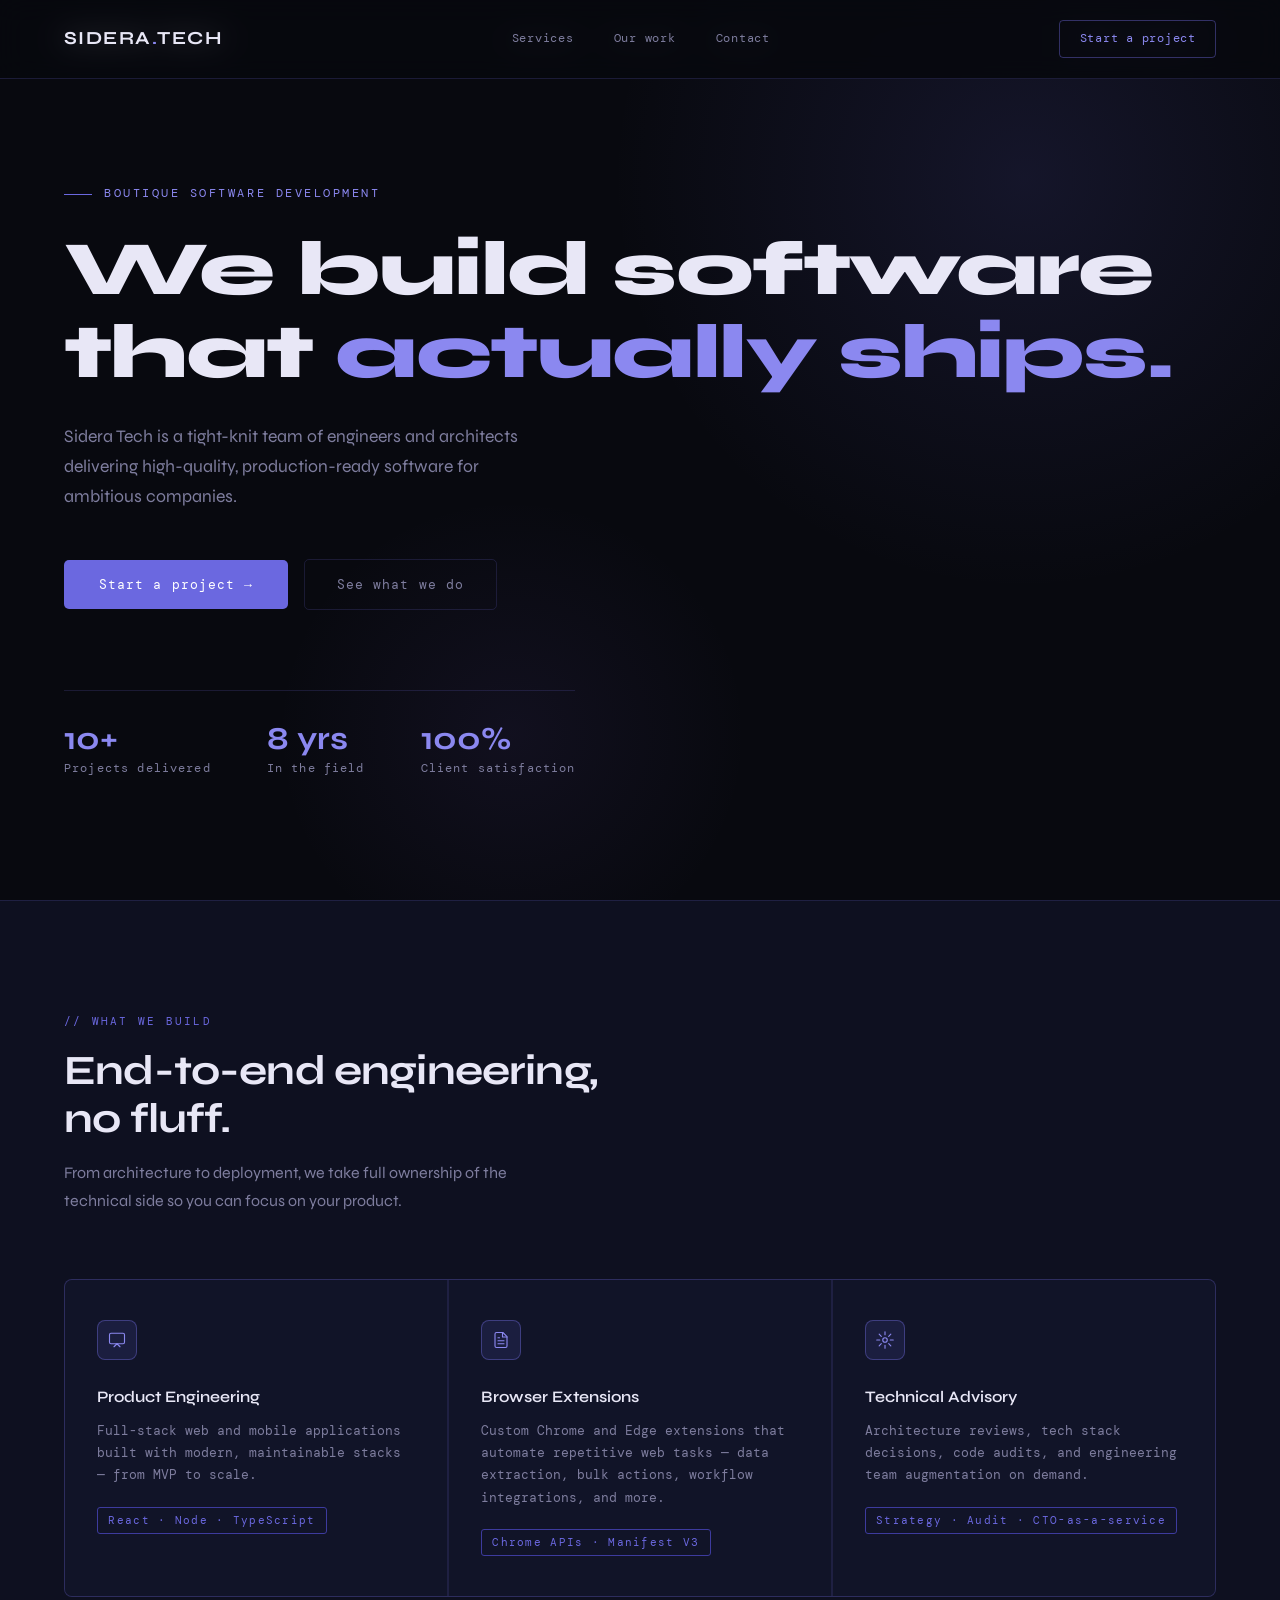
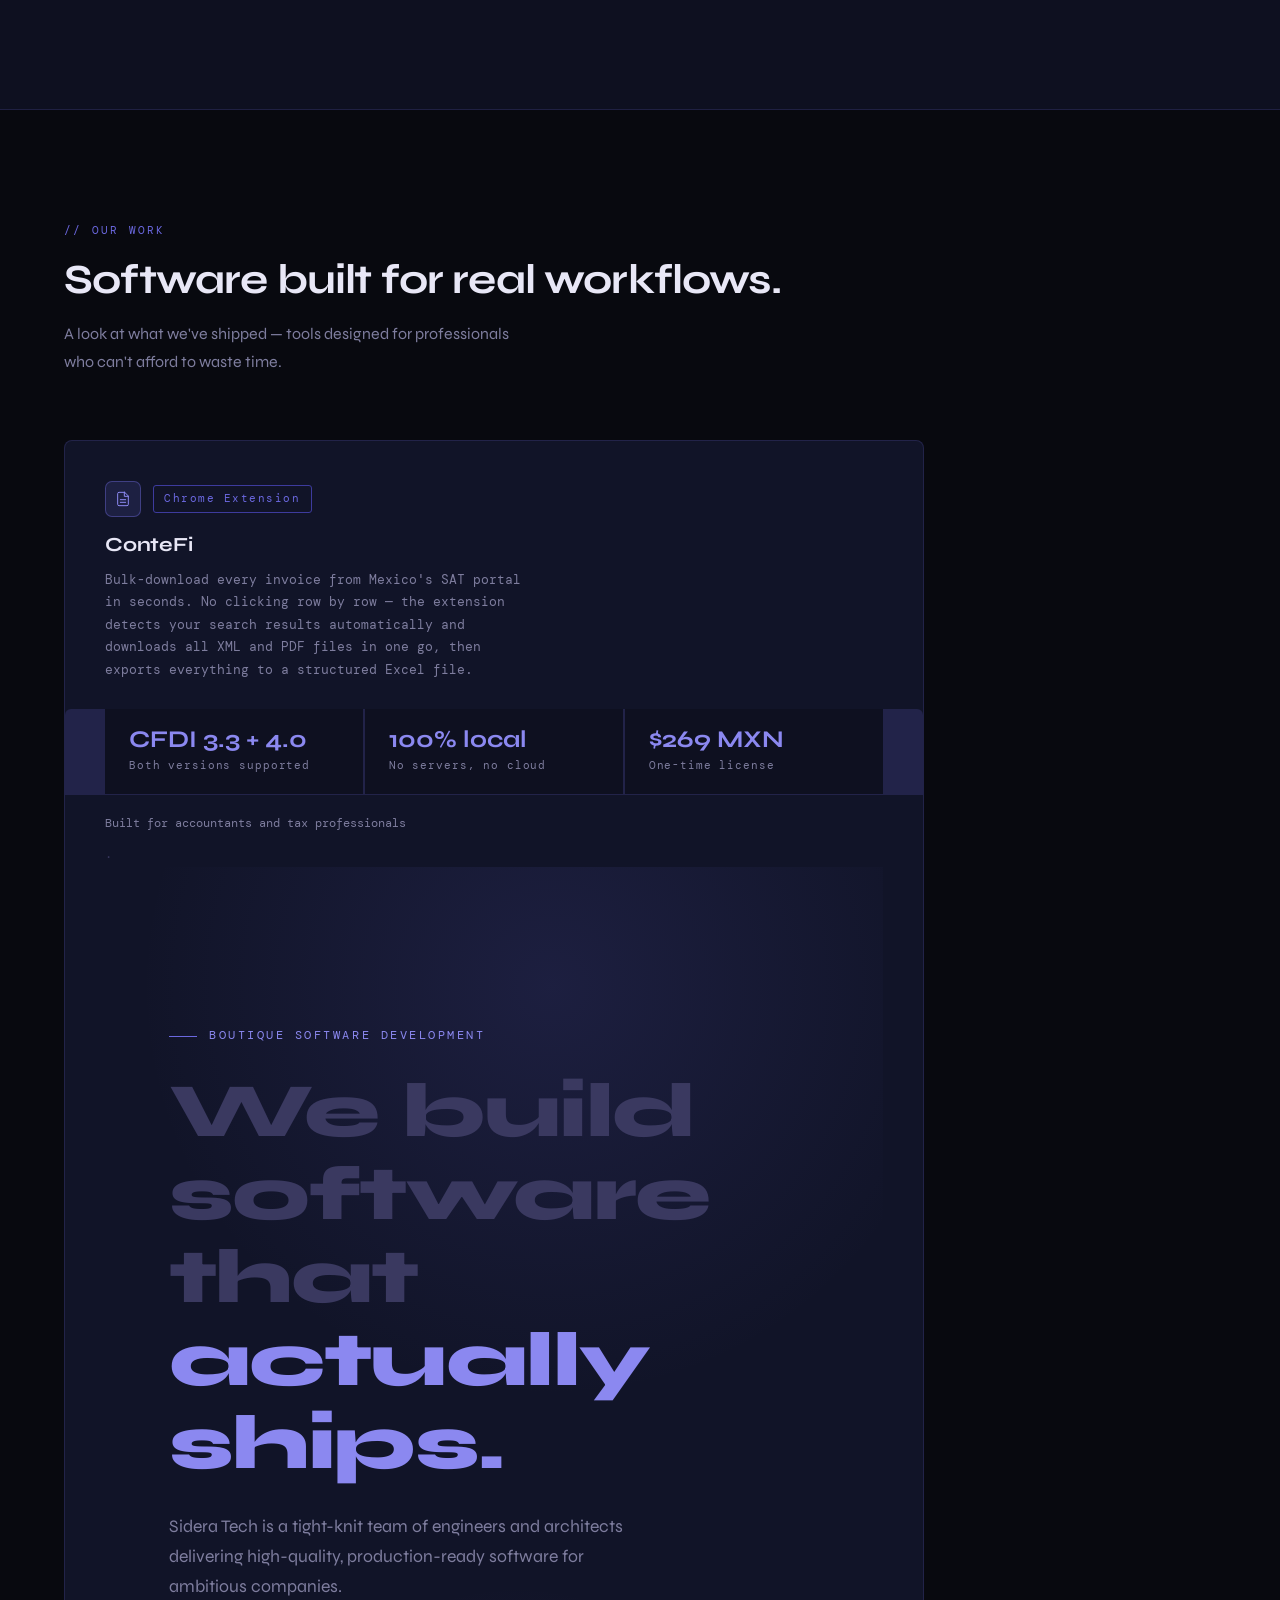
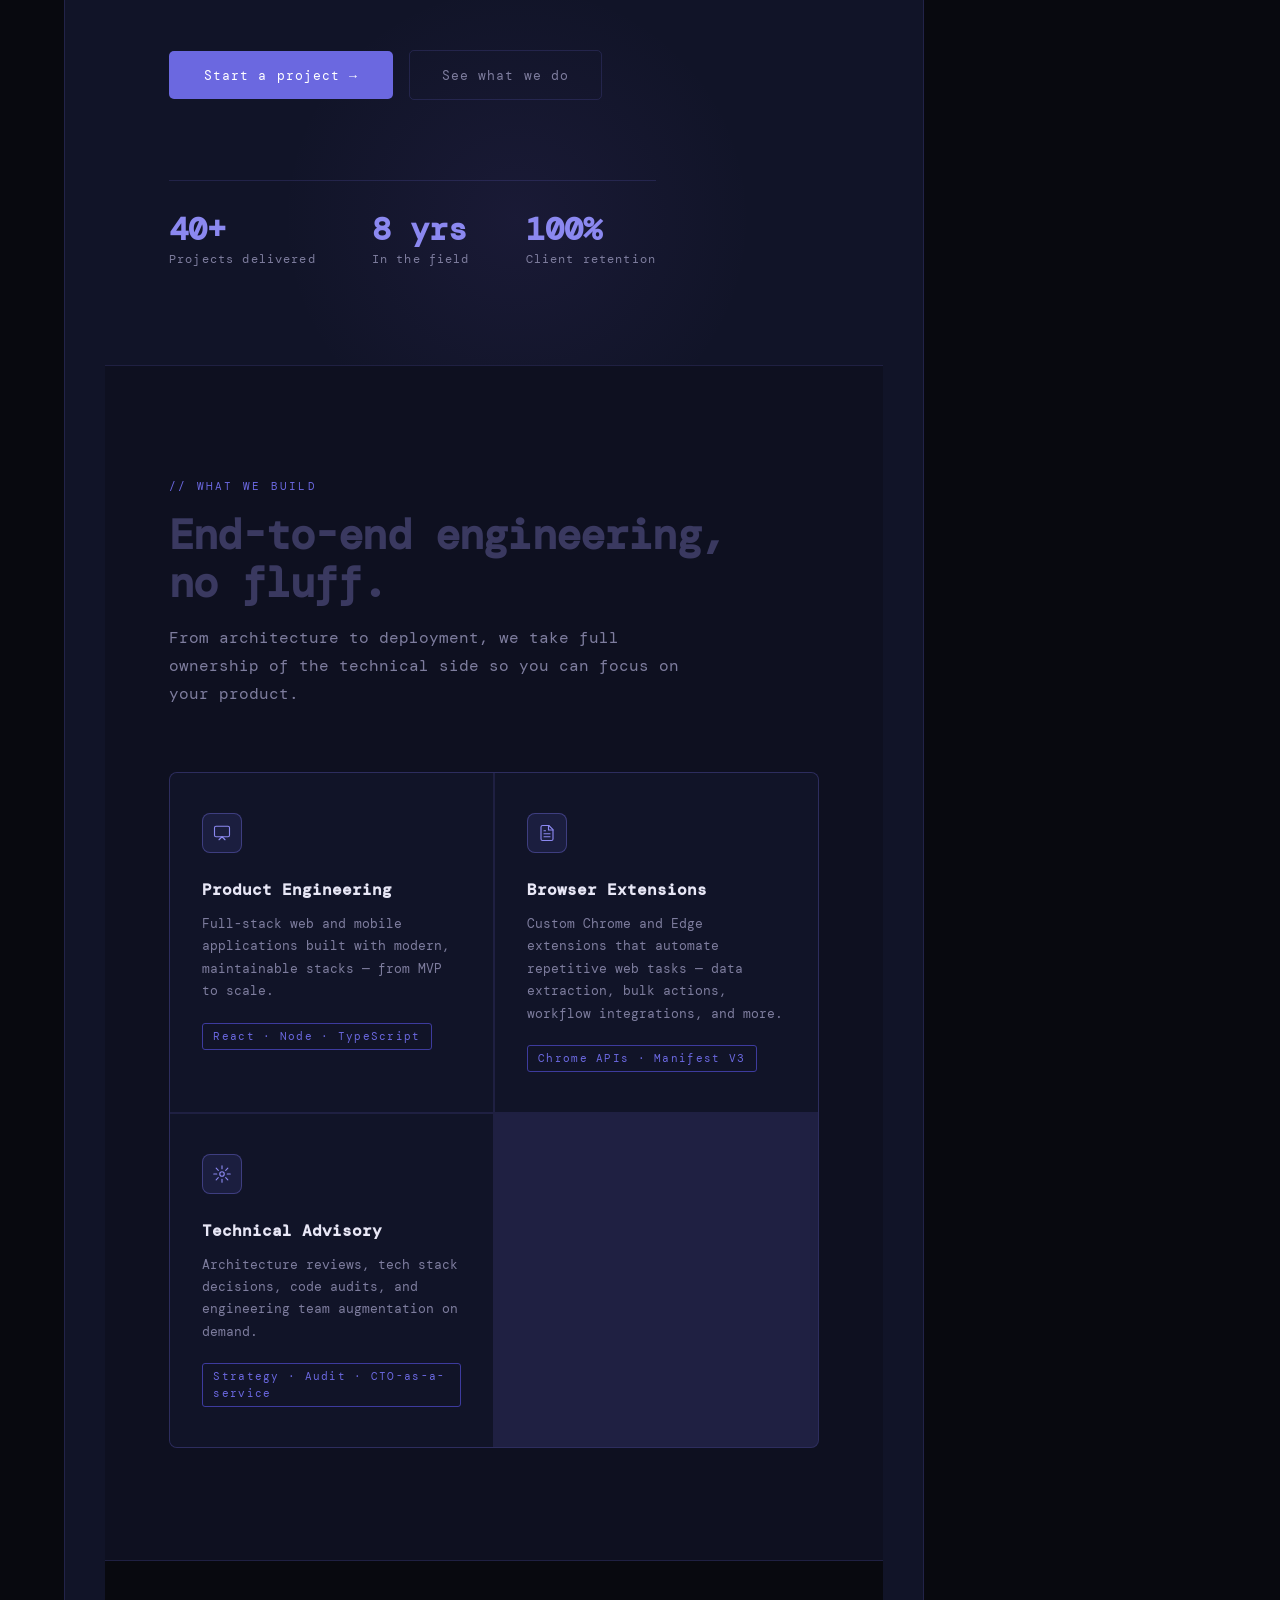
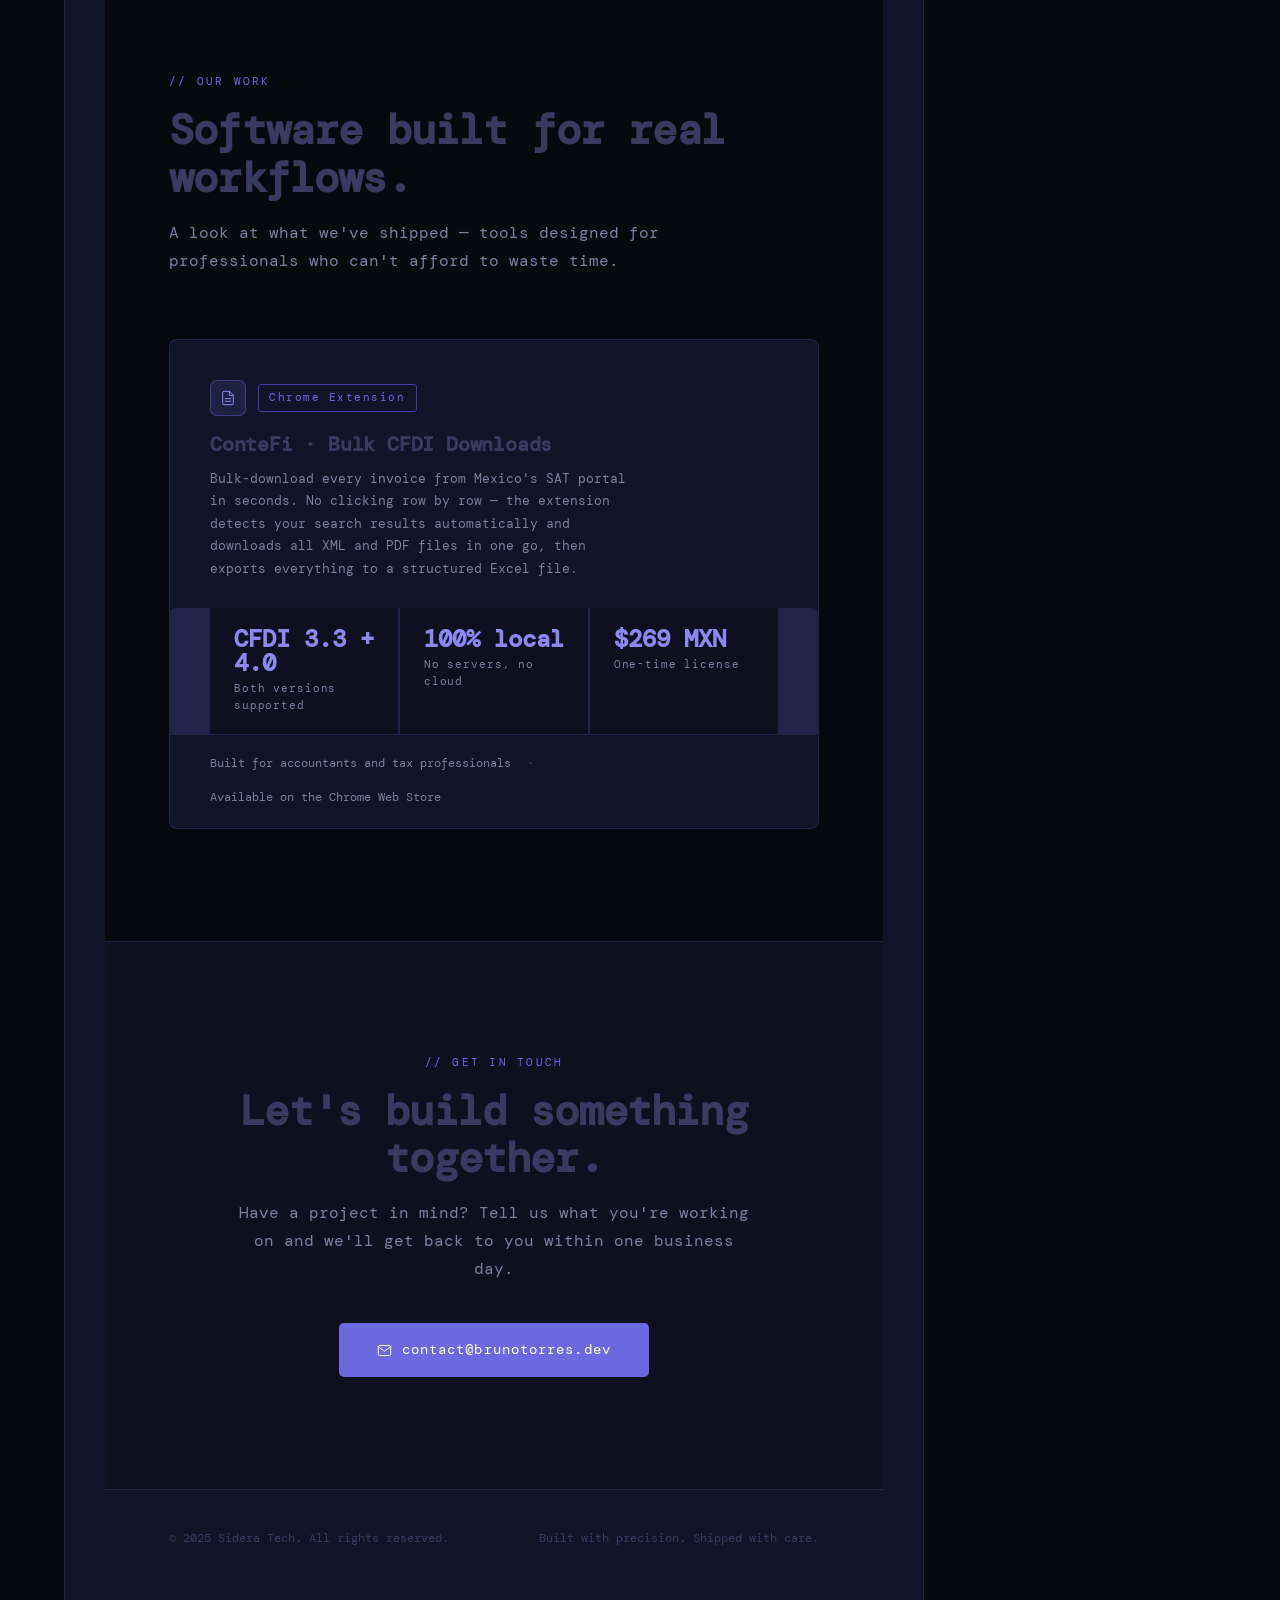
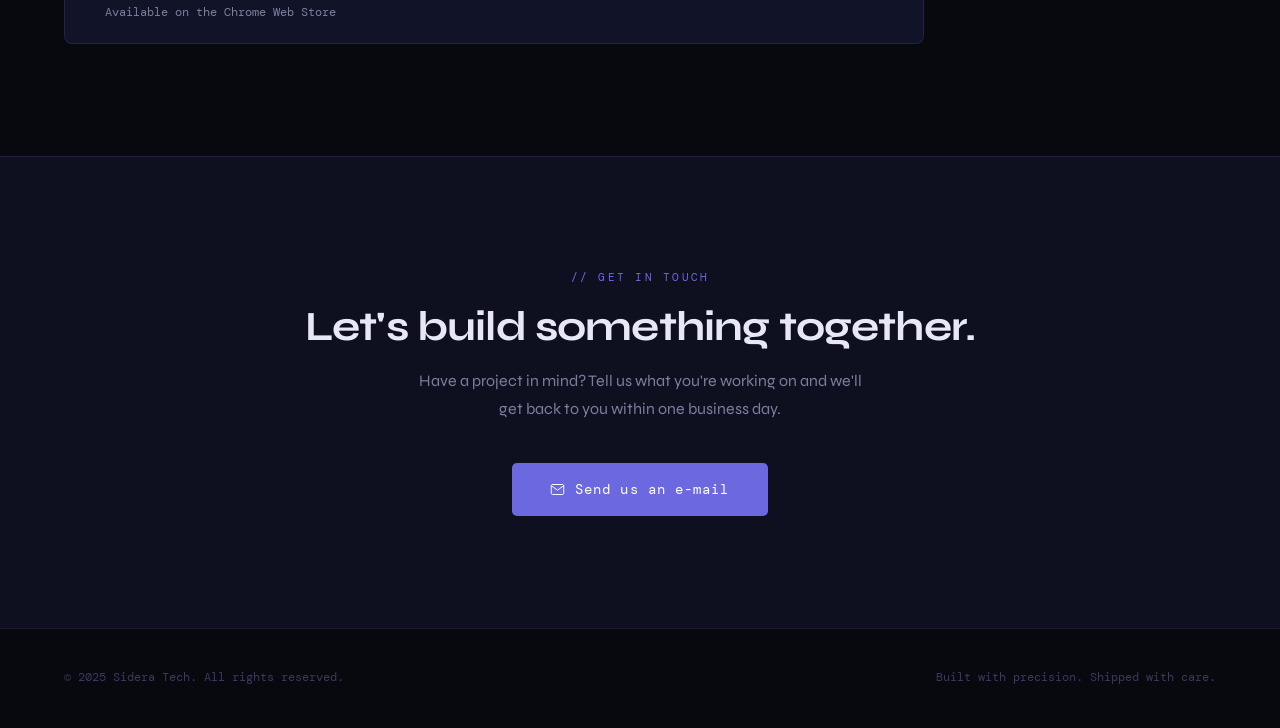
==== index.html @ 6bdd5c46 "feat(landing): add landing page" ====
<!doctype html>
<html lang="en">
  <head>
    <meta charset="UTF-8" />
    <meta name="viewport" content="width=device-width, initial-scale=1.0" />
    <title>Sidera Tech — Software Development</title>
    <link rel="preconnect" href="https://fonts.googleapis.com" />
    <link rel="preconnect" href="https://fonts.gstatic.com" crossorigin />
    <link
      href="https://fonts.googleapis.com/css2?family=DM+Mono:ital,wght@0,300;0,400;0,500;1,300&family=Syne:wght@400;500;600;700;800&display=swap"
      rel="stylesheet"
    />

    <style>
      *,
      *::before,
      *::after {
        box-sizing: border-box;
        margin: 0;
        padding: 0;
      }

      :root {
        --bg: #08090f;
        --bg-card: #0e1020;
        --bg-card2: #111428;
        --border: rgba(110, 105, 220, 0.18);
        --border-hi: rgba(110, 105, 220, 0.42);
        --indigo: #6b68e0;
        --indigo-lt: #8b88f0;
        --indigo-dim: #3d3b9e;
        --violet: #8060d8;
        --text: #e8e7f6;
        --muted: #7e7d9e;
        --faint: #3a3960;
        --mono: "DM Mono", monospace;
        --display: "Syne", sans-serif;
      }

      html {
        scroll-behavior: smooth;
      }

      body {
        background: var(--bg);
        color: var(--text);
        font-family: var(--display);
        font-size: 16px;
        line-height: 1.6;
        -webkit-font-smoothing: antialiased;
        overflow-x: hidden;
      }

      /* ── NAV ── */
      nav {
        position: fixed;
        top: 0;
        left: 0;
        right: 0;
        z-index: 100;
        display: flex;
        align-items: center;
        justify-content: space-between;
        padding: 1.25rem 4rem;
        background: rgba(8, 9, 15, 0.72);
        backdrop-filter: blur(14px);
        border-bottom: 0.5px solid var(--border);
      }

      .logo {
        font-family: var(--display);
        font-size: 1.15rem;
        font-weight: 700;
        letter-spacing: 0.08em;
        color: var(--text);
        text-decoration: none;
      }
      .logo span {
        color: var(--indigo-lt);
      }

      nav ul {
        list-style: none;
        display: flex;
        gap: 2.5rem;
      }
      nav ul a {
        font-family: var(--mono);
        font-size: 0.78rem;
        color: var(--muted);
        text-decoration: none;
        letter-spacing: 0.06em;
        transition: color 0.2s;
      }
      nav ul a:hover {
        color: var(--indigo-lt);
      }

      .nav-cta {
        font-family: var(--mono);
        font-size: 0.78rem;
        letter-spacing: 0.06em;
        color: var(--indigo-lt);
        border: 0.5px solid var(--border-hi);
        padding: 0.5rem 1.2rem;
        border-radius: 4px;
        text-decoration: none;
        transition:
          background 0.2s,
          color 0.2s;
      }
      .nav-cta:hover {
        background: var(--indigo-dim);
        color: #fff;
      }

      /* ── HERO ── */
      .hero {
        min-height: 100vh;
        display: flex;
        flex-direction: column;
        justify-content: center;
        align-items: flex-start;
        padding: 10rem 4rem 6rem;
        position: relative;
        overflow: hidden;
      }

      .hero::before {
        content: "";
        position: absolute;
        top: -30%;
        right: -15%;
        width: 70vw;
        height: 70vw;
        background: radial-gradient(
          ellipse at center,
          rgba(107, 104, 224, 0.13) 0%,
          transparent 65%
        );
        pointer-events: none;
      }
      .hero::after {
        content: "";
        position: absolute;
        bottom: -10%;
        left: 20%;
        width: 40vw;
        height: 40vw;
        background: radial-gradient(
          ellipse at center,
          rgba(128, 96, 216, 0.08) 0%,
          transparent 65%
        );
        pointer-events: none;
      }

      .hero-label {
        font-family: var(--mono);
        font-size: 0.72rem;
        letter-spacing: 0.22em;
        color: var(--indigo-lt);
        text-transform: uppercase;
        margin-bottom: 1.5rem;
        display: flex;
        align-items: center;
        gap: 0.75rem;
      }
      .hero-label::before {
        content: "";
        display: inline-block;
        width: 28px;
        height: 1px;
        background: var(--indigo);
      }

      h1 {
        font-family: var(--display);
        font-size: clamp(2.8rem, 6vw, 5rem);
        font-weight: 800;
        line-height: 1.08;
        letter-spacing: -0.02em;
        max-width: 14ch;
        margin-bottom: 1.75rem;
      }
      h1 em {
        font-style: normal;
        color: var(--indigo-lt);
      }

      .hero-sub {
        font-family: var(--display);
        font-size: 1.1rem;
        font-weight: 400;
        color: var(--muted);
        max-width: 46ch;
        margin-bottom: 3rem;
        line-height: 1.7;
      }

      .hero-actions {
        display: flex;
        gap: 1rem;
        align-items: center;
        flex-wrap: wrap;
      }

      .btn-primary {
        background: var(--indigo);
        color: #fff;
        padding: 0.85rem 2.2rem;
        border-radius: 5px;
        font-family: var(--mono);
        font-size: 0.82rem;
        letter-spacing: 0.08em;
        text-decoration: none;
        transition:
          background 0.2s,
          transform 0.15s;
        border: none;
        cursor: pointer;
      }
      .btn-primary:hover {
        background: var(--indigo-lt);
        transform: translateY(-1px);
      }

      .btn-ghost {
        color: var(--muted);
        padding: 0.85rem 2rem;
        border-radius: 5px;
        font-family: var(--mono);
        font-size: 0.82rem;
        letter-spacing: 0.08em;
        text-decoration: none;
        border: 0.5px solid var(--border);
        transition:
          border-color 0.2s,
          color 0.2s;
      }
      .btn-ghost:hover {
        border-color: var(--border-hi);
        color: var(--text);
      }

      .hero-stats {
        display: flex;
        gap: 3.5rem;
        margin-top: 5rem;
        padding-top: 2rem;
        border-top: 0.5px solid var(--border);
      }
      .stat-num {
        font-size: 2rem;
        font-weight: 700;
        color: var(--indigo-lt);
        line-height: 1;
      }
      .stat-label {
        font-family: var(--mono);
        font-size: 0.72rem;
        color: var(--muted);
        letter-spacing: 0.1em;
        margin-top: 0.35rem;
      }

      /* ── SECTION BASE ── */
      section {
        padding: 7rem 4rem;
      }
      .section-tag {
        font-family: var(--mono);
        font-size: 0.7rem;
        letter-spacing: 0.2em;
        color: var(--indigo);
        text-transform: uppercase;
        margin-bottom: 1rem;
      }
      h2 {
        font-size: clamp(1.8rem, 3.5vw, 2.6rem);
        font-weight: 700;
        letter-spacing: -0.02em;
        line-height: 1.15;
        margin-bottom: 1rem;
      }
      .section-intro {
        color: var(--muted);
        font-size: 1rem;
        max-width: 52ch;
        line-height: 1.75;
        margin-bottom: 4rem;
      }

      /* ── SERVICES ── */
      #services {
        background: var(--bg-card);
        border-top: 0.5px solid var(--border);
        border-bottom: 0.5px solid var(--border);
      }

      .services-grid {
        display: grid;
        grid-template-columns: repeat(auto-fit, minmax(260px, 1fr));
        gap: 1.5px;
        background: var(--border);
        border: 0.5px solid var(--border);
        border-radius: 8px;
        overflow: hidden;
      }

      .service-card {
        background: var(--bg-card2);
        padding: 2.5rem 2rem;
        transition: background 0.2s;
      }
      .service-card:hover {
        background: #151830;
      }

      .service-icon {
        width: 40px;
        height: 40px;
        border-radius: 8px;
        background: rgba(107, 104, 224, 0.12);
        border: 0.5px solid var(--border-hi);
        display: flex;
        align-items: center;
        justify-content: center;
        margin-bottom: 1.5rem;
      }
      .service-icon svg {
        width: 18px;
        height: 18px;
        stroke: var(--indigo-lt);
        fill: none;
        stroke-width: 1.5;
        stroke-linecap: round;
        stroke-linejoin: round;
      }

      .service-card h3 {
        font-size: 1rem;
        font-weight: 600;
        margin-bottom: 0.65rem;
        color: var(--text);
      }
      .service-card p {
        font-family: var(--mono);
        font-size: 0.8rem;
        color: var(--muted);
        line-height: 1.75;
      }

      .service-tag {
        display: inline-block;
        margin-top: 1.25rem;
        font-family: var(--mono);
        font-size: 0.67rem;
        letter-spacing: 0.12em;
        color: var(--indigo);
        border: 0.5px solid var(--indigo-dim);
        padding: 0.25rem 0.65rem;
        border-radius: 3px;
      }

      /* ── CONTACT ── */
      #contact {
        background: var(--bg-card);
        border-top: 0.5px solid var(--border);
        text-align: center;
      }
      #contact h2 {
        margin-bottom: 1rem;
      }
      #contact .section-intro {
        margin: 0 auto 2.5rem;
      }
      .contact-email-btn {
        display: inline-flex;
        align-items: center;
        gap: 0.6rem;
        background: var(--indigo);
        color: #fff;
        padding: 1rem 2.4rem;
        border-radius: 5px;
        font-family: var(--mono);
        font-size: 0.85rem;
        letter-spacing: 0.08em;
        text-decoration: none;
        transition:
          background 0.2s,
          transform 0.15s;
      }
      .contact-email-btn:hover {
        background: var(--indigo-lt);
        transform: translateY(-1px);
      }
      .contact-email-btn svg {
        width: 15px;
        height: 15px;
        stroke: currentColor;
        fill: none;
        stroke-width: 1.5;
        stroke-linecap: round;
        stroke-linejoin: round;
      }

      /* ── FOOTER ── */
      footer {
        padding: 2.5rem 4rem;
        border-top: 0.5px solid var(--border);
        display: flex;
        align-items: center;
        justify-content: space-between;
        font-family: var(--mono);
        font-size: 0.72rem;
        color: var(--faint);
      }
      footer a {
        color: var(--faint);
        text-decoration: none;
        transition: color 0.2s;
      }
      footer a:hover {
        color: var(--muted);
      }

      /* ── GRID BG TEXTURE ── */
      .grid-bg {
        position: absolute;
        inset: 0;
        pointer-events: none;
        z-index: 0;
        background-image:
          linear-gradient(rgba(107, 104, 224, 0.04) 1px, transparent 1px),
          linear-gradient(90deg, rgba(107, 104, 224, 0.04) 1px, transparent 1px);
        background-size: 60px 60px;
        mask-image: radial-gradient(
          ellipse 80% 70% at 50% 0%,
          black 30%,
          transparent 100%
        );
      }
      .hero > * {
        position: relative;
        z-index: 1;
      }

      /* ── RESPONSIVE ── */
      @media (max-width: 860px) {
        nav {
          padding: 1rem 1.5rem;
        }
        nav ul {
          display: none;
        }
        .hero {
          padding: 8rem 1.5rem 5rem;
        }
        section {
          padding: 5rem 1.5rem;
        }
        footer {
          flex-direction: column;
          gap: 0.75rem;
          text-align: center;
        }
        .hero-stats {
          gap: 2rem;
          flex-wrap: wrap;
        }
      }
    </style>
  </head>
  <body>
    <!-- NAV -->
    <nav>
      <a href="#" class="logo">SIDERA<span>.</span>TECH</a>
      <ul>
        <li><a href="#services">Services</a></li>
        <li><a href="#work">Our work</a></li>
        <li><a href="#contact">Contact</a></li>
      </ul>
      <a href="#contact" class="nav-cta">Start a project</a>
    </nav>

    <!-- HERO -->
    <section class="hero">
      <div class="grid-bg"></div>
      <p class="hero-label">Boutique software development</p>
      <h1>We build software that <em>actually ships.</em></h1>
      <p class="hero-sub">
        Sidera Tech is a tight-knit team of engineers and architects delivering
        high-quality, production-ready software for ambitious companies.
      </p>
      <div class="hero-actions">
        <a href="#contact" class="btn-primary">Start a project →</a>
        <a href="#services" class="btn-ghost">See what we do</a>
      </div>
      <div class="hero-stats">
        <div>
          <div class="stat-num">10+</div>
          <div class="stat-label">Projects delivered</div>
        </div>
        <div>
          <div class="stat-num">8 yrs</div>
          <div class="stat-label">In the field</div>
        </div>
        <div>
          <div class="stat-num">100%</div>
          <div class="stat-label">Client satisfaction</div>
        </div>
      </div>
    </section>

    <!-- SERVICES -->
    <section id="services">
      <p class="section-tag">// What we build</p>
      <h2>End-to-end engineering,<br />no fluff.</h2>
      <p class="section-intro">
        From architecture to deployment, we take full ownership of the technical
        side so you can focus on your product.
      </p>

      <div class="services-grid">
        <div class="service-card">
          <div class="service-icon">
            <svg viewBox="0 0 24 24">
              <rect x="2" y="3" width="20" height="14" rx="2" />
              <polyline points="8 21 12 17 16 21" />
            </svg>
          </div>
          <h3>Product Engineering</h3>
          <p>
            Full-stack web and mobile applications built with modern,
            maintainable stacks — from MVP to scale.
          </p>
          <span class="service-tag">React · Node · TypeScript</span>
        </div>
        <div class="service-card">
          <div class="service-icon">
            <svg viewBox="0 0 24 24">
              <path
                d="M14.5 2H6a2 2 0 0 0-2 2v16a2 2 0 0 0 2 2h12a2 2 0 0 0 2-2V7.5L14.5 2z"
              />
              <polyline points="14 2 14 8 20 8" />
              <line x1="16" y1="13" x2="8" y2="13" />
              <line x1="16" y1="17" x2="8" y2="17" />
              <line x1="10" y1="9" x2="8" y2="9" />
            </svg>
          </div>
          <h3>Browser Extensions</h3>
          <p>
            Custom Chrome and Edge extensions that automate repetitive web tasks
            — data extraction, bulk actions, workflow integrations, and more.
          </p>
          <span class="service-tag">Chrome APIs · Manifest V3</span>
        </div>
        <div class="service-card">
          <div class="service-icon">
            <svg viewBox="0 0 24 24">
              <circle cx="12" cy="12" r="3" />
              <path
                d="M12 1v4M12 19v4M4.22 4.22l2.83 2.83M16.95 16.95l2.83 2.83M1 12h4M19 12h4M4.22 19.78l2.83-2.83M16.95 7.05l2.83-2.83"
              />
            </svg>
          </div>
          <h3>Technical Advisory</h3>
          <p>
            Architecture reviews, tech stack decisions, code audits, and
            engineering team augmentation on demand.
          </p>
          <span class="service-tag">Strategy · Audit · CTO-as-a-service</span>
        </div>
      </div>
    </section>

    <!-- OUR WORK -->
    <section id="work" style="background: var(--bg)">
      <p class="section-tag">// Our work</p>
      <h2>Software built for real workflows.</h2>
      <p class="section-intro">
        A look at what we've shipped — tools designed for professionals who
        can't afford to waste time.
      </p>

      <div
        style="
          border: 0.5px solid var(--border);
          border-radius: 8px;
          overflow: hidden;
          max-width: 860px;
          background: var(--bg-card2);
        "
      >
        <div
          style="
            padding: 2.5rem 2.5rem 0;
            border-bottom: 0.5px solid var(--border);
          "
        >
          <div
            style="
              display: flex;
              align-items: flex-start;
              justify-content: space-between;
              gap: 2rem;
              flex-wrap: wrap;
              margin-bottom: 1.75rem;
            "
          >
            <div>
              <div
                style="
                  display: flex;
                  align-items: center;
                  gap: 0.75rem;
                  margin-bottom: 0.75rem;
                "
              >
                <div
                  style="
                    width: 36px;
                    height: 36px;
                    border-radius: 7px;
                    background: rgba(107, 104, 224, 0.14);
                    border: 0.5px solid var(--border-hi);
                    display: flex;
                    align-items: center;
                    justify-content: center;
                  "
                >
                  <svg
                    viewBox="0 0 24 24"
                    style="
                      width: 16px;
                      height: 16px;
                      stroke: var(--indigo-lt);
                      fill: none;
                      stroke-width: 1.5;
                      stroke-linecap: round;
                      stroke-linejoin: round;
                    "
                  >
                    <path
                      d="M14.5 2H6a2 2 0 0 0-2 2v16a2 2 0 0 0 2 2h12a2 2 0 0 0 2-2V7.5L14.5 2z"
                    />
                    <polyline points="14 2 14 8 20 8" />
                    <line x1="16" y1="13" x2="8" y2="13" />
                    <line x1="16" y1="17" x2="8" y2="17" />
                  </svg>
                </div>
                <span
                  style="
                    font-family: var(--mono);
                    font-size: 0.67rem;
                    letter-spacing: 0.14em;
                    color: var(--indigo);
                    border: 0.5px solid var(--indigo-dim);
                    padding: 0.25rem 0.65rem;
                    border-radius: 3px;
                  "
                  >Chrome Extension</span
                >
              </div>
              <h3
                style="
                  font-size: 1.25rem;
                  font-weight: 700;
                  margin-bottom: 0.5rem;
                  letter-spacing: -0.01em;
                "
              >
                ConteFi
              </h3>
              <p
                style="
                  font-family: var(--mono);
                  font-size: 0.8rem;
                  color: var(--muted);
                  line-height: 1.75;
                  max-width: 54ch;
                "
              >
                Bulk-download every invoice from Mexico's SAT portal in seconds.
                No clicking row by row — the extension detects your search
                results automatically and downloads all XML and PDF files in one
                go, then exports everything to a structured Excel file.
              </p>
            </div>
          </div>
          <div
            style="
              display: grid;
              grid-template-columns: repeat(3, 1fr);
              gap: 1.5px;
              background: var(--border);
              border-radius: 6px 6px 0 0;
              overflow: hidden;
              margin: 0 -2.5rem;
              padding: 0 2.5rem;
              box-sizing: content-box;
            "
          >
            <div style="background: var(--bg-card); padding: 1.2rem 1.5rem">
              <div
                style="
                  font-size: 1.5rem;
                  font-weight: 700;
                  color: var(--indigo-lt);
                  line-height: 1;
                  margin-bottom: 0.3rem;
                "
              >
                CFDI 3.3 + 4.0
              </div>
              <div
                style="
                  font-family: var(--mono);
                  font-size: 0.68rem;
                  color: var(--muted);
                  letter-spacing: 0.08em;
                "
              >
                Both versions supported
              </div>
            </div>
            <div style="background: var(--bg-card); padding: 1.2rem 1.5rem">
              <div
                style="
                  font-size: 1.5rem;
                  font-weight: 700;
                  color: var(--indigo-lt);
                  line-height: 1;
                  margin-bottom: 0.3rem;
                "
              >
                100% local
              </div>
              <div
                style="
                  font-family: var(--mono);
                  font-size: 0.68rem;
                  color: var(--muted);
                  letter-spacing: 0.08em;
                "
              >
                No servers, no cloud
              </div>
            </div>
            <div style="background: var(--bg-card); padding: 1.2rem 1.5rem">
              <div
                style="
                  font-size: 1.5rem;
                  font-weight: 700;
                  color: var(--indigo-lt);
                  line-height: 1;
                  margin-bottom: 0.3rem;
                "
              >
                $269 MXN
              </div>
              <div
                style="
                  font-family: var(--mono);
                  font-size: 0.68rem;
                  color: var(--muted);
                  letter-spacing: 0.08em;
                "
              >
                One-time license
              </div>
            </div>
          </div>
        </div>
        <div
          style="
            padding: 1.25rem 2.5rem;
            display: flex;
            align-items: center;
            gap: 1rem;
            flex-wrap: wrap;
          "
        >
          <span
            style="
              font-family: var(--mono);
              font-size: 0.72rem;
              color: var(--muted);
            "
            >Built for accountants and tax professionals</span
          >
          <span
            style="
              font-family: var(--mono);
              font-size: 0.72rem;
              color: var(--faint);
            "
            >·<!doctype html>
            <html lang="en">
              <head>
                <meta charset="UTF-8" />
                <meta
                  name="viewport"
                  content="width=device-width, initial-scale=1.0"
                />
                <title>Sidera Tech — Software Development</title>
                <link rel="preconnect" href="https://fonts.googleapis.com" />
                <link
                  rel="preconnect"
                  href="https://fonts.gstatic.com"
                  crossorigin
                />
                <link
                  href="https://fonts.googleapis.com/css2?family=DM+Mono:ital,wght@0,300;0,400;0,500;1,300&family=Syne:wght@400;500;600;700;800&display=swap"
                  rel="stylesheet"
                />

                <style>
                  *,
                  *::before,
                  *::after {
                    box-sizing: border-box;
                    margin: 0;
                    padding: 0;
                  }

                  :root {
                    --bg: #08090f;
                    --bg-card: #0e1020;
                    --bg-card2: #111428;
                    --border: rgba(110, 105, 220, 0.18);
                    --border-hi: rgba(110, 105, 220, 0.42);
                    --indigo: #6b68e0;
                    --indigo-lt: #8b88f0;
                    --indigo-dim: #3d3b9e;
                    --violet: #8060d8;
                    --text: #e8e7f6;
                    --muted: #7e7d9e;
                    --faint: #3a3960;
                    --mono: "DM Mono", monospace;
                    --display: "Syne", sans-serif;
                  }

                  html {
                    scroll-behavior: smooth;
                  }

                  body {
                    background: var(--bg);
                    color: var(--text);
                    font-family: var(--display);
                    font-size: 16px;
                    line-height: 1.6;
                    -webkit-font-smoothing: antialiased;
                    overflow-x: hidden;
                  }

                  /* ── NAV ── */
                  nav {
                    position: fixed;
                    top: 0;
                    left: 0;
                    right: 0;
                    z-index: 100;
                    display: flex;
                    align-items: center;
                    justify-content: space-between;
                    padding: 1.25rem 4rem;
                    background: rgba(8, 9, 15, 0.72);
                    backdrop-filter: blur(14px);
                    border-bottom: 0.5px solid var(--border);
                  }

                  .logo {
                    font-family: var(--display);
                    font-size: 1.15rem;
                    font-weight: 700;
                    letter-spacing: 0.08em;
                    color: var(--text);
                    text-decoration: none;
                  }
                  .logo span {
                    color: var(--indigo-lt);
                  }

                  nav ul {
                    list-style: none;
                    display: flex;
                    gap: 2.5rem;
                  }
                  nav ul a {
                    font-family: var(--mono);
                    font-size: 0.78rem;
                    color: var(--muted);
                    text-decoration: none;
                    letter-spacing: 0.06em;
                    transition: color 0.2s;
                  }
                  nav ul a:hover {
                    color: var(--indigo-lt);
                  }

                  .nav-cta {
                    font-family: var(--mono);
                    font-size: 0.78rem;
                    letter-spacing: 0.06em;
                    color: var(--indigo-lt);
                    border: 0.5px solid var(--border-hi);
                    padding: 0.5rem 1.2rem;
                    border-radius: 4px;
                    text-decoration: none;
                    transition:
                      background 0.2s,
                      color 0.2s;
                  }
                  .nav-cta:hover {
                    background: var(--indigo-dim);
                    color: #fff;
                  }

                  /* ── HERO ── */
                  .hero {
                    min-height: 100vh;
                    display: flex;
                    flex-direction: column;
                    justify-content: center;
                    align-items: flex-start;
                    padding: 10rem 4rem 6rem;
                    position: relative;
                    overflow: hidden;
                  }

                  .hero::before {
                    content: "";
                    position: absolute;
                    top: -30%;
                    right: -15%;
                    width: 70vw;
                    height: 70vw;
                    background: radial-gradient(
                      ellipse at center,
                      rgba(107, 104, 224, 0.13) 0%,
                      transparent 65%
                    );
                    pointer-events: none;
                  }
                  .hero::after {
                    content: "";
                    position: absolute;
                    bottom: -10%;
                    left: 20%;
                    width: 40vw;
                    height: 40vw;
                    background: radial-gradient(
                      ellipse at center,
                      rgba(128, 96, 216, 0.08) 0%,
                      transparent 65%
                    );
                    pointer-events: none;
                  }

                  .hero-label {
                    font-family: var(--mono);
                    font-size: 0.72rem;
                    letter-spacing: 0.22em;
                    color: var(--indigo-lt);
                    text-transform: uppercase;
                    margin-bottom: 1.5rem;
                    display: flex;
                    align-items: center;
                    gap: 0.75rem;
                  }
                  .hero-label::before {
                    content: "";
                    display: inline-block;
                    width: 28px;
                    height: 1px;
                    background: var(--indigo);
                  }

                  h1 {
                    font-family: var(--display);
                    font-size: clamp(2.8rem, 6vw, 5rem);
                    font-weight: 800;
                    line-height: 1.08;
                    letter-spacing: -0.02em;
                    max-width: 14ch;
                    margin-bottom: 1.75rem;
                  }
                  h1 em {
                    font-style: normal;
                    color: var(--indigo-lt);
                  }

                  .hero-sub {
                    font-family: var(--display);
                    font-size: 1.1rem;
                    font-weight: 400;
                    color: var(--muted);
                    max-width: 46ch;
                    margin-bottom: 3rem;
                    line-height: 1.7;
                  }

                  .hero-actions {
                    display: flex;
                    gap: 1rem;
                    align-items: center;
                    flex-wrap: wrap;
                  }

                  .btn-primary {
                    background: var(--indigo);
                    color: #fff;
                    padding: 0.85rem 2.2rem;
                    border-radius: 5px;
                    font-family: var(--mono);
                    font-size: 0.82rem;
                    letter-spacing: 0.08em;
                    text-decoration: none;
                    transition:
                      background 0.2s,
                      transform 0.15s;
                    border: none;
                    cursor: pointer;
                  }
                  .btn-primary:hover {
                    background: var(--indigo-lt);
                    transform: translateY(-1px);
                  }

                  .btn-ghost {
                    color: var(--muted);
                    padding: 0.85rem 2rem;
                    border-radius: 5px;
                    font-family: var(--mono);
                    font-size: 0.82rem;
                    letter-spacing: 0.08em;
                    text-decoration: none;
                    border: 0.5px solid var(--border);
                    transition:
                      border-color 0.2s,
                      color 0.2s;
                  }
                  .btn-ghost:hover {
                    border-color: var(--border-hi);
                    color: var(--text);
                  }

                  .hero-stats {
                    display: flex;
                    gap: 3.5rem;
                    margin-top: 5rem;
                    padding-top: 2rem;
                    border-top: 0.5px solid var(--border);
                  }
                  .stat-num {
                    font-size: 2rem;
                    font-weight: 700;
                    color: var(--indigo-lt);
                    line-height: 1;
                  }
                  .stat-label {
                    font-family: var(--mono);
                    font-size: 0.72rem;
                    color: var(--muted);
                    letter-spacing: 0.1em;
                    margin-top: 0.35rem;
                  }

                  /* ── SECTION BASE ── */
                  section {
                    padding: 7rem 4rem;
                  }
                  .section-tag {
                    font-family: var(--mono);
                    font-size: 0.7rem;
                    letter-spacing: 0.2em;
                    color: var(--indigo);
                    text-transform: uppercase;
                    margin-bottom: 1rem;
                  }
                  h2 {
                    font-size: clamp(1.8rem, 3.5vw, 2.6rem);
                    font-weight: 700;
                    letter-spacing: -0.02em;
                    line-height: 1.15;
                    margin-bottom: 1rem;
                  }
                  .section-intro {
                    color: var(--muted);
                    font-size: 1rem;
                    max-width: 52ch;
                    line-height: 1.75;
                    margin-bottom: 4rem;
                  }

                  /* ── SERVICES ── */
                  #services {
                    background: var(--bg-card);
                    border-top: 0.5px solid var(--border);
                    border-bottom: 0.5px solid var(--border);
                  }

                  .services-grid {
                    display: grid;
                    grid-template-columns: repeat(auto-fit, minmax(260px, 1fr));
                    gap: 1.5px;
                    background: var(--border);
                    border: 0.5px solid var(--border);
                    border-radius: 8px;
                    overflow: hidden;
                  }

                  .service-card {
                    background: var(--bg-card2);
                    padding: 2.5rem 2rem;
                    transition: background 0.2s;
                  }
                  .service-card:hover {
                    background: #151830;
                  }

                  .service-icon {
                    width: 40px;
                    height: 40px;
                    border-radius: 8px;
                    background: rgba(107, 104, 224, 0.12);
                    border: 0.5px solid var(--border-hi);
                    display: flex;
                    align-items: center;
                    justify-content: center;
                    margin-bottom: 1.5rem;
                  }
                  .service-icon svg {
                    width: 18px;
                    height: 18px;
                    stroke: var(--indigo-lt);
                    fill: none;
                    stroke-width: 1.5;
                    stroke-linecap: round;
                    stroke-linejoin: round;
                  }

                  .service-card h3 {
                    font-size: 1rem;
                    font-weight: 600;
                    margin-bottom: 0.65rem;
                    color: var(--text);
                  }
                  .service-card p {
                    font-family: var(--mono);
                    font-size: 0.8rem;
                    color: var(--muted);
                    line-height: 1.75;
                  }

                  .service-tag {
                    display: inline-block;
                    margin-top: 1.25rem;
                    font-family: var(--mono);
                    font-size: 0.67rem;
                    letter-spacing: 0.12em;
                    color: var(--indigo);
                    border: 0.5px solid var(--indigo-dim);
                    padding: 0.25rem 0.65rem;
                    border-radius: 3px;
                  }

                  /* ── CONTACT ── */
                  #contact {
                    background: var(--bg-card);
                    border-top: 0.5px solid var(--border);
                    text-align: center;
                  }
                  #contact h2 {
                    margin-bottom: 1rem;
                  }
                  #contact .section-intro {
                    margin: 0 auto 2.5rem;
                  }
                  .contact-email-btn {
                    display: inline-flex;
                    align-items: center;
                    gap: 0.6rem;
                    background: var(--indigo);
                    color: #fff;
                    padding: 1rem 2.4rem;
                    border-radius: 5px;
                    font-family: var(--mono);
                    font-size: 0.85rem;
                    letter-spacing: 0.08em;
                    text-decoration: none;
                    transition:
                      background 0.2s,
                      transform 0.15s;
                  }
                  .contact-email-btn:hover {
                    background: var(--indigo-lt);
                    transform: translateY(-1px);
                  }
                  .contact-email-btn svg {
                    width: 15px;
                    height: 15px;
                    stroke: currentColor;
                    fill: none;
                    stroke-width: 1.5;
                    stroke-linecap: round;
                    stroke-linejoin: round;
                  }

                  /* ── FOOTER ── */
                  footer {
                    padding: 2.5rem 4rem;
                    border-top: 0.5px solid var(--border);
                    display: flex;
                    align-items: center;
                    justify-content: space-between;
                    font-family: var(--mono);
                    font-size: 0.72rem;
                    color: var(--faint);
                  }
                  footer a {
                    color: var(--faint);
                    text-decoration: none;
                    transition: color 0.2s;
                  }
                  footer a:hover {
                    color: var(--muted);
                  }

                  /* ── GRID BG TEXTURE ── */
                  .grid-bg {
                    position: absolute;
                    inset: 0;
                    pointer-events: none;
                    z-index: 0;
                    background-image:
                      linear-gradient(
                        rgba(107, 104, 224, 0.04) 1px,
                        transparent 1px
                      ),
                      linear-gradient(
                        90deg,
                        rgba(107, 104, 224, 0.04) 1px,
                        transparent 1px
                      );
                    background-size: 60px 60px;
                    mask-image: radial-gradient(
                      ellipse 80% 70% at 50% 0%,
                      black 30%,
                      transparent 100%
                    );
                  }
                  .hero > * {
                    position: relative;
                    z-index: 1;
                  }

                  /* ── RESPONSIVE ── */
                  @media (max-width: 860px) {
                    nav {
                      padding: 1rem 1.5rem;
                    }
                    nav ul {
                      display: none;
                    }
                    .hero {
                      padding: 8rem 1.5rem 5rem;
                    }
                    section {
                      padding: 5rem 1.5rem;
                    }
                    footer {
                      flex-direction: column;
                      gap: 0.75rem;
                      text-align: center;
                    }
                    .hero-stats {
                      gap: 2rem;
                      flex-wrap: wrap;
                    }
                  }
                </style>
              </head>
              <body>
                <!-- NAV -->
                <nav>
                  <a href="#" class="logo">SIDERA<span>.</span>TECH</a>
                  <ul>
                    <li><a href="#services">Services</a></li>
                    <li><a href="#work">Our work</a></li>
                    <li><a href="#contact">Contact</a></li>
                  </ul>
                  <a href="#contact" class="nav-cta">Start a project</a>
                </nav>

                <!-- HERO -->
                <section class="hero">
                  <div class="grid-bg"></div>
                  <p class="hero-label">Boutique software development</p>
                  <h1>We build software that <em>actually ships.</em></h1>
                  <p class="hero-sub">
                    Sidera Tech is a tight-knit team of engineers and architects
                    delivering high-quality, production-ready software for
                    ambitious companies.
                  </p>
                  <div class="hero-actions">
                    <a href="#contact" class="btn-primary">Start a project →</a>
                    <a href="#services" class="btn-ghost">See what we do</a>
                  </div>
                  <div class="hero-stats">
                    <div>
                      <div class="stat-num">40+</div>
                      <div class="stat-label">Projects delivered</div>
                    </div>
                    <div>
                      <div class="stat-num">8 yrs</div>
                      <div class="stat-label">In the field</div>
                    </div>
                    <div>
                      <div class="stat-num">100%</div>
                      <div class="stat-label">Client retention</div>
                    </div>
                  </div>
                </section>

                <!-- SERVICES -->
                <section id="services">
                  <p class="section-tag">// What we build</p>
                  <h2>End-to-end engineering,<br />no fluff.</h2>
                  <p class="section-intro">
                    From architecture to deployment, we take full ownership of
                    the technical side so you can focus on your product.
                  </p>

                  <div class="services-grid">
                    <div class="service-card">
                      <div class="service-icon">
                        <svg viewBox="0 0 24 24">
                          <rect x="2" y="3" width="20" height="14" rx="2" />
                          <polyline points="8 21 12 17 16 21" />
                        </svg>
                      </div>
                      <h3>Product Engineering</h3>
                      <p>
                        Full-stack web and mobile applications built with
                        modern, maintainable stacks — from MVP to scale.
                      </p>
                      <span class="service-tag">React · Node · TypeScript</span>
                    </div>
                    <div class="service-card">
                      <div class="service-icon">
                        <svg viewBox="0 0 24 24">
                          <path
                            d="M14.5 2H6a2 2 0 0 0-2 2v16a2 2 0 0 0 2 2h12a2 2 0 0 0 2-2V7.5L14.5 2z"
                          />
                          <polyline points="14 2 14 8 20 8" />
                          <line x1="16" y1="13" x2="8" y2="13" />
                          <line x1="16" y1="17" x2="8" y2="17" />
                          <line x1="10" y1="9" x2="8" y2="9" />
                        </svg>
                      </div>
                      <h3>Browser Extensions</h3>
                      <p>
                        Custom Chrome and Edge extensions that automate
                        repetitive web tasks — data extraction, bulk actions,
                        workflow integrations, and more.
                      </p>
                      <span class="service-tag">Chrome APIs · Manifest V3</span>
                    </div>
                    <div class="service-card">
                      <div class="service-icon">
                        <svg viewBox="0 0 24 24">
                          <circle cx="12" cy="12" r="3" />
                          <path
                            d="M12 1v4M12 19v4M4.22 4.22l2.83 2.83M16.95 16.95l2.83 2.83M1 12h4M19 12h4M4.22 19.78l2.83-2.83M16.95 7.05l2.83-2.83"
                          />
                        </svg>
                      </div>
                      <h3>Technical Advisory</h3>
                      <p>
                        Architecture reviews, tech stack decisions, code audits,
                        and engineering team augmentation on demand.
                      </p>
                      <span class="service-tag"
                        >Strategy · Audit · CTO-as-a-service</span
                      >
                    </div>
                  </div>
                </section>

                <!-- OUR WORK -->
                <section id="work" style="background: var(--bg)">
                  <p class="section-tag">// Our work</p>
                  <h2>Software built for real workflows.</h2>
                  <p class="section-intro">
                    A look at what we've shipped — tools designed for
                    professionals who can't afford to waste time.
                  </p>

                  <div
                    style="
                      border: 0.5px solid var(--border);
                      border-radius: 8px;
                      overflow: hidden;
                      max-width: 860px;
                      background: var(--bg-card2);
                    "
                  >
                    <div
                      style="
                        padding: 2.5rem 2.5rem 0;
                        border-bottom: 0.5px solid var(--border);
                      "
                    >
                      <div
                        style="
                          display: flex;
                          align-items: flex-start;
                          justify-content: space-between;
                          gap: 2rem;
                          flex-wrap: wrap;
                          margin-bottom: 1.75rem;
                        "
                      >
                        <div>
                          <div
                            style="
                              display: flex;
                              align-items: center;
                              gap: 0.75rem;
                              margin-bottom: 0.75rem;
                            "
                          >
                            <div
                              style="
                                width: 36px;
                                height: 36px;
                                border-radius: 7px;
                                background: rgba(107, 104, 224, 0.14);
                                border: 0.5px solid var(--border-hi);
                                display: flex;
                                align-items: center;
                                justify-content: center;
                              "
                            >
                              <svg
                                viewBox="0 0 24 24"
                                style="
                                  width: 16px;
                                  height: 16px;
                                  stroke: var(--indigo-lt);
                                  fill: none;
                                  stroke-width: 1.5;
                                  stroke-linecap: round;
                                  stroke-linejoin: round;
                                "
                              >
                                <path
                                  d="M14.5 2H6a2 2 0 0 0-2 2v16a2 2 0 0 0 2 2h12a2 2 0 0 0 2-2V7.5L14.5 2z"
                                />
                                <polyline points="14 2 14 8 20 8" />
                                <line x1="16" y1="13" x2="8" y2="13" />
                                <line x1="16" y1="17" x2="8" y2="17" />
                              </svg>
                            </div>
                            <span
                              style="
                                font-family: var(--mono);
                                font-size: 0.67rem;
                                letter-spacing: 0.14em;
                                color: var(--indigo);
                                border: 0.5px solid var(--indigo-dim);
                                padding: 0.25rem 0.65rem;
                                border-radius: 3px;
                              "
                              >Chrome Extension</span
                            >
                          </div>
                          <h3
                            style="
                              font-size: 1.25rem;
                              font-weight: 700;
                              margin-bottom: 0.5rem;
                              letter-spacing: -0.01em;
                            "
                          >
                            ConteFi · Bulk CFDI Downloads
                          </h3>
                          <p
                            style="
                              font-family: var(--mono);
                              font-size: 0.8rem;
                              color: var(--muted);
                              line-height: 1.75;
                              max-width: 54ch;
                            "
                          >
                            Bulk-download every invoice from Mexico's SAT portal
                            in seconds. No clicking row by row — the extension
                            detects your search results automatically and
                            downloads all XML and PDF files in one go, then
                            exports everything to a structured Excel file.
                          </p>
                        </div>
                      </div>
                      <div
                        style="
                          display: grid;
                          grid-template-columns: repeat(3, 1fr);
                          gap: 1.5px;
                          background: var(--border);
                          border-radius: 6px 6px 0 0;
                          overflow: hidden;
                          margin: 0 -2.5rem;
                          padding: 0 2.5rem;
                          box-sizing: content-box;
                        "
                      >
                        <div
                          style="
                            background: var(--bg-card);
                            padding: 1.2rem 1.5rem;
                          "
                        >
                          <div
                            style="
                              font-size: 1.5rem;
                              font-weight: 700;
                              color: var(--indigo-lt);
                              line-height: 1;
                              margin-bottom: 0.3rem;
                            "
                          >
                            CFDI 3.3 + 4.0
                          </div>
                          <div
                            style="
                              font-family: var(--mono);
                              font-size: 0.68rem;
                              color: var(--muted);
                              letter-spacing: 0.08em;
                            "
                          >
                            Both versions supported
                          </div>
                        </div>
                        <div
                          style="
                            background: var(--bg-card);
                            padding: 1.2rem 1.5rem;
                          "
                        >
                          <div
                            style="
                              font-size: 1.5rem;
                              font-weight: 700;
                              color: var(--indigo-lt);
                              line-height: 1;
                              margin-bottom: 0.3rem;
                            "
                          >
                            100% local
                          </div>
                          <div
                            style="
                              font-family: var(--mono);
                              font-size: 0.68rem;
                              color: var(--muted);
                              letter-spacing: 0.08em;
                            "
                          >
                            No servers, no cloud
                          </div>
                        </div>
                        <div
                          style="
                            background: var(--bg-card);
                            padding: 1.2rem 1.5rem;
                          "
                        >
                          <div
                            style="
                              font-size: 1.5rem;
                              font-weight: 700;
                              color: var(--indigo-lt);
                              line-height: 1;
                              margin-bottom: 0.3rem;
                            "
                          >
                            $269 MXN
                          </div>
                          <div
                            style="
                              font-family: var(--mono);
                              font-size: 0.68rem;
                              color: var(--muted);
                              letter-spacing: 0.08em;
                            "
                          >
                            One-time license
                          </div>
                        </div>
                      </div>
                    </div>
                    <div
                      style="
                        padding: 1.25rem 2.5rem;
                        display: flex;
                        align-items: center;
                        gap: 1rem;
                        flex-wrap: wrap;
                      "
                    >
                      <span
                        style="
                          font-family: var(--mono);
                          font-size: 0.72rem;
                          color: var(--muted);
                        "
                        >Built for accountants and tax professionals</span
                      >
                      <span
                        style="
                          font-family: var(--mono);
                          font-size: 0.72rem;
                          color: var(--faint);
                        "
                        >·</span
                      >
                      <span
                        style="
                          font-family: var(--mono);
                          font-size: 0.72rem;
                          color: var(--muted);
                        "
                        >Available on the Chrome Web Store</span
                      >
                    </div>
                  </div>
                </section>

                <!-- CONTACT -->
                <section id="contact">
                  <p class="section-tag">// Get in touch</p>
                  <h2>Let's build something together.</h2>
                  <p class="section-intro">
                    Have a project in mind? Tell us what you're working on and
                    we'll get back to you within one business day.
                  </p>
                  <a
                    href="mailto:contact@brunotorres.dev"
                    class="contact-email-btn"
                  >
                    <svg viewBox="0 0 24 24">
                      <path
                        d="M4 4h16c1.1 0 2 .9 2 2v12c0 1.1-.9 2-2 2H4c-1.1 0-2-.9-2-2V6c0-1.1.9-2 2-2z"
                      />
                      <polyline points="22,6 12,13 2,6" />
                    </svg>
                    contact@brunotorres.dev
                  </a>
                </section>

                <!-- FOOTER -->
                <footer>
                  <span>© 2025 Sidera Tech. All rights reserved.</span>
                  <span>Built with precision. Shipped with care.</span>
                </footer>
              </body>
            </html></span
          >
          <span
            style="
              font-family: var(--mono);
              font-size: 0.72rem;
              color: var(--muted);
            "
            >Available on the Chrome Web Store</span
          >
        </div>
      </div>
    </section>

    <!-- CONTACT -->
    <section id="contact">
      <p class="section-tag">// Get in touch</p>
      <h2>Let's build something together.</h2>
      <p class="section-intro">
        Have a project in mind? Tell us what you're working on and we'll get
        back to you within one business day.
      </p>
      <a href="mailto:contact@brunotorres.dev" class="contact-email-btn">
        <svg viewBox="0 0 24 24">
          <path
            d="M4 4h16c1.1 0 2 .9 2 2v12c0 1.1-.9 2-2 2H4c-1.1 0-2-.9-2-2V6c0-1.1.9-2 2-2z"
          />
          <polyline points="22,6 12,13 2,6" />
        </svg>
        Send us an e-mail
      </a>
    </section>

    <!-- FOOTER -->
    <footer>
      <span>© 2025 Sidera Tech. All rights reserved.</span>
      <span>Built with precision. Shipped with care.</span>
    </footer>
  </body>
</html>
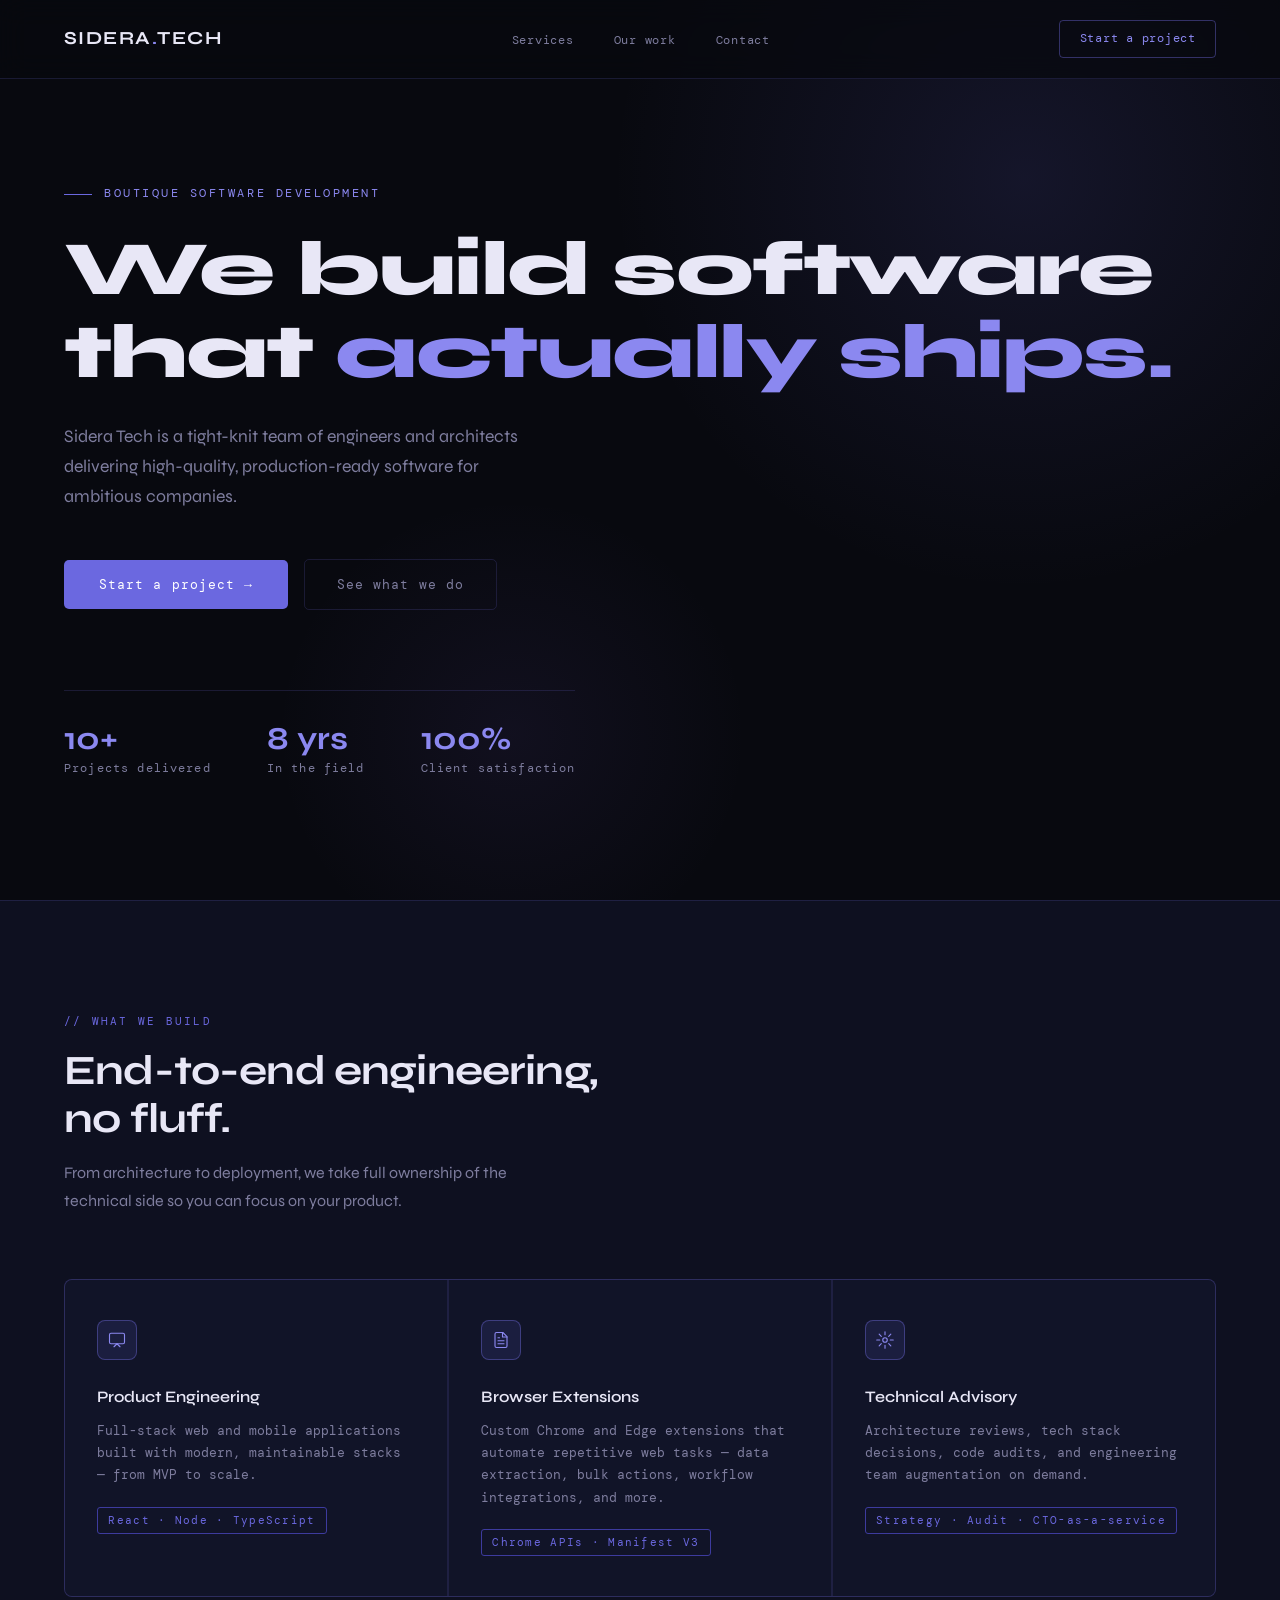
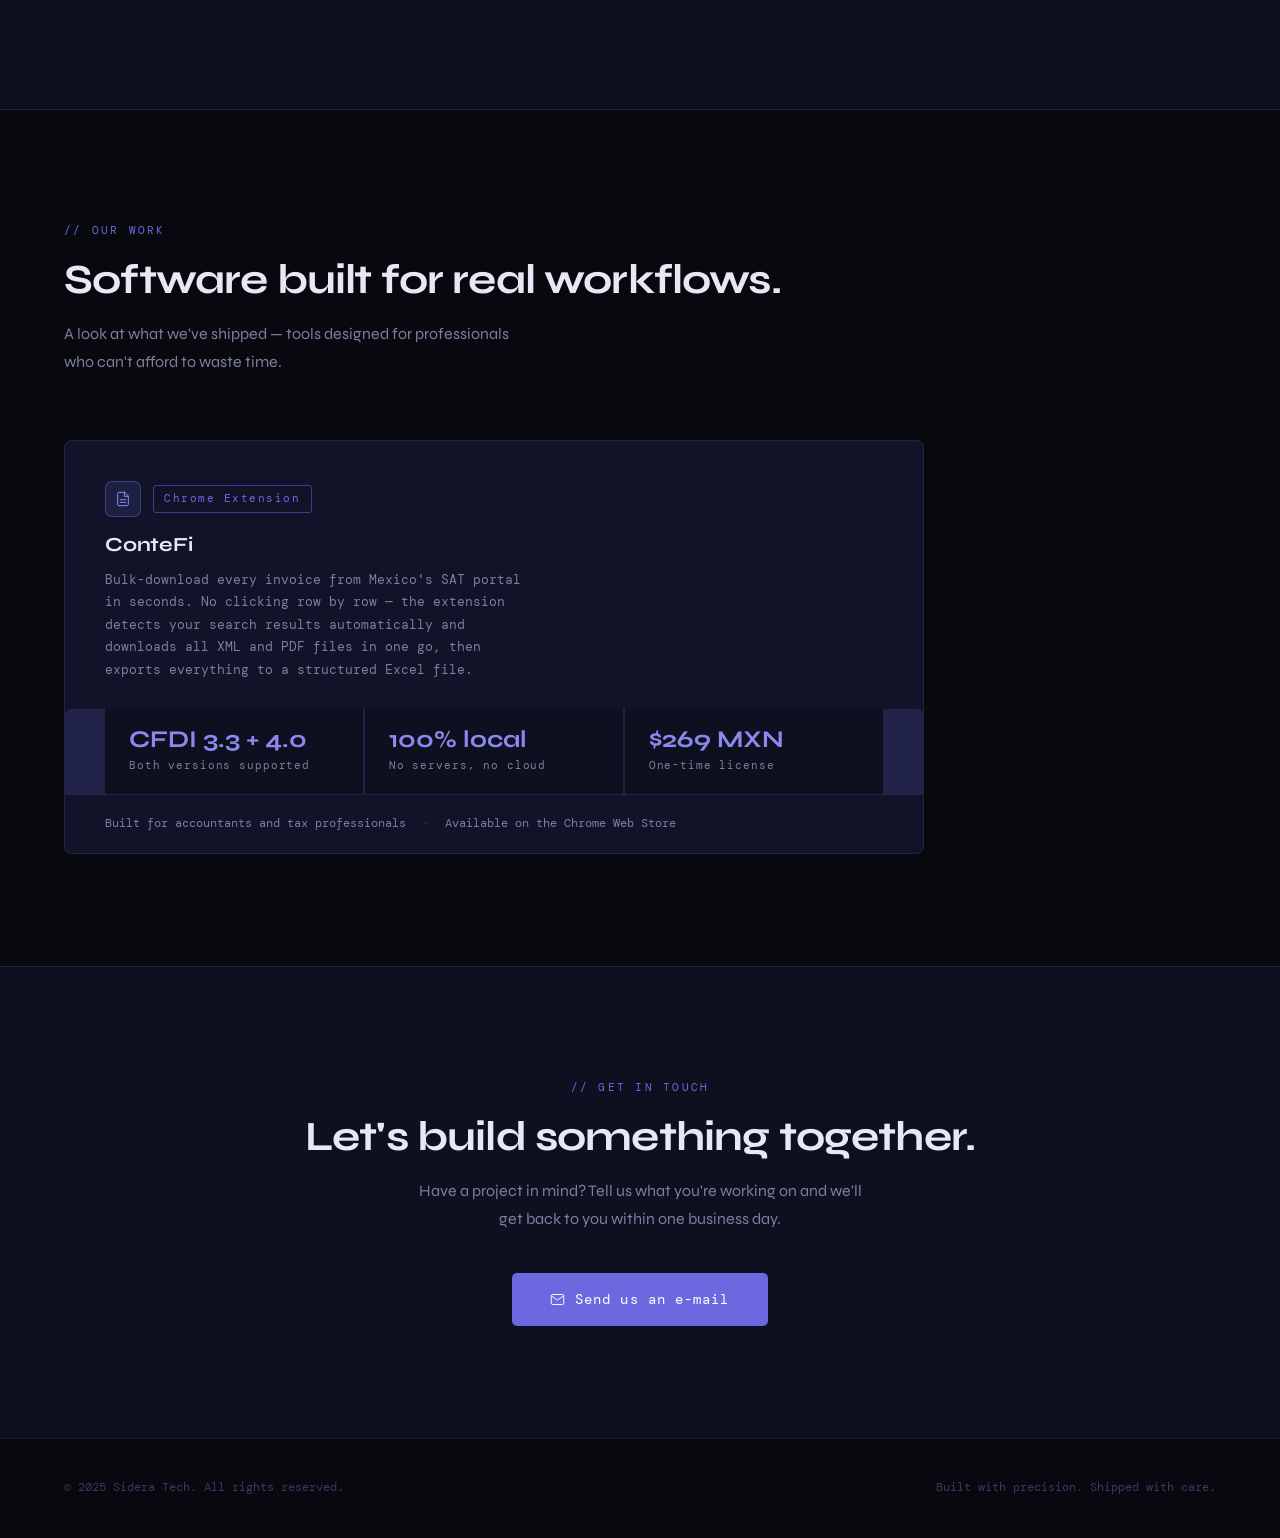
==== commit 77fbd6ba: "feat(main): rm duplicate html" ====
--- a/index.html
+++ b/index.html
@@ -796,881 +796,7 @@
               font-size: 0.72rem;
               color: var(--faint);
             "
-            >·<!doctype html>
-            <html lang="en">
-              <head>
-                <meta charset="UTF-8" />
-                <meta
-                  name="viewport"
-                  content="width=device-width, initial-scale=1.0"
-                />
-                <title>Sidera Tech — Software Development</title>
-                <link rel="preconnect" href="https://fonts.googleapis.com" />
-                <link
-                  rel="preconnect"
-                  href="https://fonts.gstatic.com"
-                  crossorigin
-                />
-                <link
-                  href="https://fonts.googleapis.com/css2?family=DM+Mono:ital,wght@0,300;0,400;0,500;1,300&family=Syne:wght@400;500;600;700;800&display=swap"
-                  rel="stylesheet"
-                />
-
-                <style>
-                  *,
-                  *::before,
-                  *::after {
-                    box-sizing: border-box;
-                    margin: 0;
-                    padding: 0;
-                  }
-
-                  :root {
-                    --bg: #08090f;
-                    --bg-card: #0e1020;
-                    --bg-card2: #111428;
-                    --border: rgba(110, 105, 220, 0.18);
-                    --border-hi: rgba(110, 105, 220, 0.42);
-                    --indigo: #6b68e0;
-                    --indigo-lt: #8b88f0;
-                    --indigo-dim: #3d3b9e;
-                    --violet: #8060d8;
-                    --text: #e8e7f6;
-                    --muted: #7e7d9e;
-                    --faint: #3a3960;
-                    --mono: "DM Mono", monospace;
-                    --display: "Syne", sans-serif;
-                  }
-
-                  html {
-                    scroll-behavior: smooth;
-                  }
-
-                  body {
-                    background: var(--bg);
-                    color: var(--text);
-                    font-family: var(--display);
-                    font-size: 16px;
-                    line-height: 1.6;
-                    -webkit-font-smoothing: antialiased;
-                    overflow-x: hidden;
-                  }
-
-                  /* ── NAV ── */
-                  nav {
-                    position: fixed;
-                    top: 0;
-                    left: 0;
-                    right: 0;
-                    z-index: 100;
-                    display: flex;
-                    align-items: center;
-                    justify-content: space-between;
-                    padding: 1.25rem 4rem;
-                    background: rgba(8, 9, 15, 0.72);
-                    backdrop-filter: blur(14px);
-                    border-bottom: 0.5px solid var(--border);
-                  }
-
-                  .logo {
-                    font-family: var(--display);
-                    font-size: 1.15rem;
-                    font-weight: 700;
-                    letter-spacing: 0.08em;
-                    color: var(--text);
-                    text-decoration: none;
-                  }
-                  .logo span {
-                    color: var(--indigo-lt);
-                  }
-
-                  nav ul {
-                    list-style: none;
-                    display: flex;
-                    gap: 2.5rem;
-                  }
-                  nav ul a {
-                    font-family: var(--mono);
-                    font-size: 0.78rem;
-                    color: var(--muted);
-                    text-decoration: none;
-                    letter-spacing: 0.06em;
-                    transition: color 0.2s;
-                  }
-                  nav ul a:hover {
-                    color: var(--indigo-lt);
-                  }
-
-                  .nav-cta {
-                    font-family: var(--mono);
-                    font-size: 0.78rem;
-                    letter-spacing: 0.06em;
-                    color: var(--indigo-lt);
-                    border: 0.5px solid var(--border-hi);
-                    padding: 0.5rem 1.2rem;
-                    border-radius: 4px;
-                    text-decoration: none;
-                    transition:
-                      background 0.2s,
-                      color 0.2s;
-                  }
-                  .nav-cta:hover {
-                    background: var(--indigo-dim);
-                    color: #fff;
-                  }
-
-                  /* ── HERO ── */
-                  .hero {
-                    min-height: 100vh;
-                    display: flex;
-                    flex-direction: column;
-                    justify-content: center;
-                    align-items: flex-start;
-                    padding: 10rem 4rem 6rem;
-                    position: relative;
-                    overflow: hidden;
-                  }
-
-                  .hero::before {
-                    content: "";
-                    position: absolute;
-                    top: -30%;
-                    right: -15%;
-                    width: 70vw;
-                    height: 70vw;
-                    background: radial-gradient(
-                      ellipse at center,
-                      rgba(107, 104, 224, 0.13) 0%,
-                      transparent 65%
-                    );
-                    pointer-events: none;
-                  }
-                  .hero::after {
-                    content: "";
-                    position: absolute;
-                    bottom: -10%;
-                    left: 20%;
-                    width: 40vw;
-                    height: 40vw;
-                    background: radial-gradient(
-                      ellipse at center,
-                      rgba(128, 96, 216, 0.08) 0%,
-                      transparent 65%
-                    );
-                    pointer-events: none;
-                  }
-
-                  .hero-label {
-                    font-family: var(--mono);
-                    font-size: 0.72rem;
-                    letter-spacing: 0.22em;
-                    color: var(--indigo-lt);
-                    text-transform: uppercase;
-                    margin-bottom: 1.5rem;
-                    display: flex;
-                    align-items: center;
-                    gap: 0.75rem;
-                  }
-                  .hero-label::before {
-                    content: "";
-                    display: inline-block;
-                    width: 28px;
-                    height: 1px;
-                    background: var(--indigo);
-                  }
-
-                  h1 {
-                    font-family: var(--display);
-                    font-size: clamp(2.8rem, 6vw, 5rem);
-                    font-weight: 800;
-                    line-height: 1.08;
-                    letter-spacing: -0.02em;
-                    max-width: 14ch;
-                    margin-bottom: 1.75rem;
-                  }
-                  h1 em {
-                    font-style: normal;
-                    color: var(--indigo-lt);
-                  }
-
-                  .hero-sub {
-                    font-family: var(--display);
-                    font-size: 1.1rem;
-                    font-weight: 400;
-                    color: var(--muted);
-                    max-width: 46ch;
-                    margin-bottom: 3rem;
-                    line-height: 1.7;
-                  }
-
-                  .hero-actions {
-                    display: flex;
-                    gap: 1rem;
-                    align-items: center;
-                    flex-wrap: wrap;
-                  }
-
-                  .btn-primary {
-                    background: var(--indigo);
-                    color: #fff;
-                    padding: 0.85rem 2.2rem;
-                    border-radius: 5px;
-                    font-family: var(--mono);
-                    font-size: 0.82rem;
-                    letter-spacing: 0.08em;
-                    text-decoration: none;
-                    transition:
-                      background 0.2s,
-                      transform 0.15s;
-                    border: none;
-                    cursor: pointer;
-                  }
-                  .btn-primary:hover {
-                    background: var(--indigo-lt);
-                    transform: translateY(-1px);
-                  }
-
-                  .btn-ghost {
-                    color: var(--muted);
-                    padding: 0.85rem 2rem;
-                    border-radius: 5px;
-                    font-family: var(--mono);
-                    font-size: 0.82rem;
-                    letter-spacing: 0.08em;
-                    text-decoration: none;
-                    border: 0.5px solid var(--border);
-                    transition:
-                      border-color 0.2s,
-                      color 0.2s;
-                  }
-                  .btn-ghost:hover {
-                    border-color: var(--border-hi);
-                    color: var(--text);
-                  }
-
-                  .hero-stats {
-                    display: flex;
-                    gap: 3.5rem;
-                    margin-top: 5rem;
-                    padding-top: 2rem;
-                    border-top: 0.5px solid var(--border);
-                  }
-                  .stat-num {
-                    font-size: 2rem;
-                    font-weight: 700;
-                    color: var(--indigo-lt);
-                    line-height: 1;
-                  }
-                  .stat-label {
-                    font-family: var(--mono);
-                    font-size: 0.72rem;
-                    color: var(--muted);
-                    letter-spacing: 0.1em;
-                    margin-top: 0.35rem;
-                  }
-
-                  /* ── SECTION BASE ── */
-                  section {
-                    padding: 7rem 4rem;
-                  }
-                  .section-tag {
-                    font-family: var(--mono);
-                    font-size: 0.7rem;
-                    letter-spacing: 0.2em;
-                    color: var(--indigo);
-                    text-transform: uppercase;
-                    margin-bottom: 1rem;
-                  }
-                  h2 {
-                    font-size: clamp(1.8rem, 3.5vw, 2.6rem);
-                    font-weight: 700;
-                    letter-spacing: -0.02em;
-                    line-height: 1.15;
-                    margin-bottom: 1rem;
-                  }
-                  .section-intro {
-                    color: var(--muted);
-                    font-size: 1rem;
-                    max-width: 52ch;
-                    line-height: 1.75;
-                    margin-bottom: 4rem;
-                  }
-
-                  /* ── SERVICES ── */
-                  #services {
-                    background: var(--bg-card);
-                    border-top: 0.5px solid var(--border);
-                    border-bottom: 0.5px solid var(--border);
-                  }
-
-                  .services-grid {
-                    display: grid;
-                    grid-template-columns: repeat(auto-fit, minmax(260px, 1fr));
-                    gap: 1.5px;
-                    background: var(--border);
-                    border: 0.5px solid var(--border);
-                    border-radius: 8px;
-                    overflow: hidden;
-                  }
-
-                  .service-card {
-                    background: var(--bg-card2);
-                    padding: 2.5rem 2rem;
-                    transition: background 0.2s;
-                  }
-                  .service-card:hover {
-                    background: #151830;
-                  }
-
-                  .service-icon {
-                    width: 40px;
-                    height: 40px;
-                    border-radius: 8px;
-                    background: rgba(107, 104, 224, 0.12);
-                    border: 0.5px solid var(--border-hi);
-                    display: flex;
-                    align-items: center;
-                    justify-content: center;
-                    margin-bottom: 1.5rem;
-                  }
-                  .service-icon svg {
-                    width: 18px;
-                    height: 18px;
-                    stroke: var(--indigo-lt);
-                    fill: none;
-                    stroke-width: 1.5;
-                    stroke-linecap: round;
-                    stroke-linejoin: round;
-                  }
-
-                  .service-card h3 {
-                    font-size: 1rem;
-                    font-weight: 600;
-                    margin-bottom: 0.65rem;
-                    color: var(--text);
-                  }
-                  .service-card p {
-                    font-family: var(--mono);
-                    font-size: 0.8rem;
-                    color: var(--muted);
-                    line-height: 1.75;
-                  }
-
-                  .service-tag {
-                    display: inline-block;
-                    margin-top: 1.25rem;
-                    font-family: var(--mono);
-                    font-size: 0.67rem;
-                    letter-spacing: 0.12em;
-                    color: var(--indigo);
-                    border: 0.5px solid var(--indigo-dim);
-                    padding: 0.25rem 0.65rem;
-                    border-radius: 3px;
-                  }
-
-                  /* ── CONTACT ── */
-                  #contact {
-                    background: var(--bg-card);
-                    border-top: 0.5px solid var(--border);
-                    text-align: center;
-                  }
-                  #contact h2 {
-                    margin-bottom: 1rem;
-                  }
-                  #contact .section-intro {
-                    margin: 0 auto 2.5rem;
-                  }
-                  .contact-email-btn {
-                    display: inline-flex;
-                    align-items: center;
-                    gap: 0.6rem;
-                    background: var(--indigo);
-                    color: #fff;
-                    padding: 1rem 2.4rem;
-                    border-radius: 5px;
-                    font-family: var(--mono);
-                    font-size: 0.85rem;
-                    letter-spacing: 0.08em;
-                    text-decoration: none;
-                    transition:
-                      background 0.2s,
-                      transform 0.15s;
-                  }
-                  .contact-email-btn:hover {
-                    background: var(--indigo-lt);
-                    transform: translateY(-1px);
-                  }
-                  .contact-email-btn svg {
-                    width: 15px;
-                    height: 15px;
-                    stroke: currentColor;
-                    fill: none;
-                    stroke-width: 1.5;
-                    stroke-linecap: round;
-                    stroke-linejoin: round;
-                  }
-
-                  /* ── FOOTER ── */
-                  footer {
-                    padding: 2.5rem 4rem;
-                    border-top: 0.5px solid var(--border);
-                    display: flex;
-                    align-items: center;
-                    justify-content: space-between;
-                    font-family: var(--mono);
-                    font-size: 0.72rem;
-                    color: var(--faint);
-                  }
-                  footer a {
-                    color: var(--faint);
-                    text-decoration: none;
-                    transition: color 0.2s;
-                  }
-                  footer a:hover {
-                    color: var(--muted);
-                  }
-
-                  /* ── GRID BG TEXTURE ── */
-                  .grid-bg {
-                    position: absolute;
-                    inset: 0;
-                    pointer-events: none;
-                    z-index: 0;
-                    background-image:
-                      linear-gradient(
-                        rgba(107, 104, 224, 0.04) 1px,
-                        transparent 1px
-                      ),
-                      linear-gradient(
-                        90deg,
-                        rgba(107, 104, 224, 0.04) 1px,
-                        transparent 1px
-                      );
-                    background-size: 60px 60px;
-                    mask-image: radial-gradient(
-                      ellipse 80% 70% at 50% 0%,
-                      black 30%,
-                      transparent 100%
-                    );
-                  }
-                  .hero > * {
-                    position: relative;
-                    z-index: 1;
-                  }
-
-                  /* ── RESPONSIVE ── */
-                  @media (max-width: 860px) {
-                    nav {
-                      padding: 1rem 1.5rem;
-                    }
-                    nav ul {
-                      display: none;
-                    }
-                    .hero {
-                      padding: 8rem 1.5rem 5rem;
-                    }
-                    section {
-                      padding: 5rem 1.5rem;
-                    }
-                    footer {
-                      flex-direction: column;
-                      gap: 0.75rem;
-                      text-align: center;
-                    }
-                    .hero-stats {
-                      gap: 2rem;
-                      flex-wrap: wrap;
-                    }
-                  }
-                </style>
-              </head>
-              <body>
-                <!-- NAV -->
-                <nav>
-                  <a href="#" class="logo">SIDERA<span>.</span>TECH</a>
-                  <ul>
-                    <li><a href="#services">Services</a></li>
-                    <li><a href="#work">Our work</a></li>
-                    <li><a href="#contact">Contact</a></li>
-                  </ul>
-                  <a href="#contact" class="nav-cta">Start a project</a>
-                </nav>
-
-                <!-- HERO -->
-                <section class="hero">
-                  <div class="grid-bg"></div>
-                  <p class="hero-label">Boutique software development</p>
-                  <h1>We build software that <em>actually ships.</em></h1>
-                  <p class="hero-sub">
-                    Sidera Tech is a tight-knit team of engineers and architects
-                    delivering high-quality, production-ready software for
-                    ambitious companies.
-                  </p>
-                  <div class="hero-actions">
-                    <a href="#contact" class="btn-primary">Start a project →</a>
-                    <a href="#services" class="btn-ghost">See what we do</a>
-                  </div>
-                  <div class="hero-stats">
-                    <div>
-                      <div class="stat-num">40+</div>
-                      <div class="stat-label">Projects delivered</div>
-                    </div>
-                    <div>
-                      <div class="stat-num">8 yrs</div>
-                      <div class="stat-label">In the field</div>
-                    </div>
-                    <div>
-                      <div class="stat-num">100%</div>
-                      <div class="stat-label">Client retention</div>
-                    </div>
-                  </div>
-                </section>
-
-                <!-- SERVICES -->
-                <section id="services">
-                  <p class="section-tag">// What we build</p>
-                  <h2>End-to-end engineering,<br />no fluff.</h2>
-                  <p class="section-intro">
-                    From architecture to deployment, we take full ownership of
-                    the technical side so you can focus on your product.
-                  </p>
-
-                  <div class="services-grid">
-                    <div class="service-card">
-                      <div class="service-icon">
-                        <svg viewBox="0 0 24 24">
-                          <rect x="2" y="3" width="20" height="14" rx="2" />
-                          <polyline points="8 21 12 17 16 21" />
-                        </svg>
-                      </div>
-                      <h3>Product Engineering</h3>
-                      <p>
-                        Full-stack web and mobile applications built with
-                        modern, maintainable stacks — from MVP to scale.
-                      </p>
-                      <span class="service-tag">React · Node · TypeScript</span>
-                    </div>
-                    <div class="service-card">
-                      <div class="service-icon">
-                        <svg viewBox="0 0 24 24">
-                          <path
-                            d="M14.5 2H6a2 2 0 0 0-2 2v16a2 2 0 0 0 2 2h12a2 2 0 0 0 2-2V7.5L14.5 2z"
-                          />
-                          <polyline points="14 2 14 8 20 8" />
-                          <line x1="16" y1="13" x2="8" y2="13" />
-                          <line x1="16" y1="17" x2="8" y2="17" />
-                          <line x1="10" y1="9" x2="8" y2="9" />
-                        </svg>
-                      </div>
-                      <h3>Browser Extensions</h3>
-                      <p>
-                        Custom Chrome and Edge extensions that automate
-                        repetitive web tasks — data extraction, bulk actions,
-                        workflow integrations, and more.
-                      </p>
-                      <span class="service-tag">Chrome APIs · Manifest V3</span>
-                    </div>
-                    <div class="service-card">
-                      <div class="service-icon">
-                        <svg viewBox="0 0 24 24">
-                          <circle cx="12" cy="12" r="3" />
-                          <path
-                            d="M12 1v4M12 19v4M4.22 4.22l2.83 2.83M16.95 16.95l2.83 2.83M1 12h4M19 12h4M4.22 19.78l2.83-2.83M16.95 7.05l2.83-2.83"
-                          />
-                        </svg>
-                      </div>
-                      <h3>Technical Advisory</h3>
-                      <p>
-                        Architecture reviews, tech stack decisions, code audits,
-                        and engineering team augmentation on demand.
-                      </p>
-                      <span class="service-tag"
-                        >Strategy · Audit · CTO-as-a-service</span
-                      >
-                    </div>
-                  </div>
-                </section>
-
-                <!-- OUR WORK -->
-                <section id="work" style="background: var(--bg)">
-                  <p class="section-tag">// Our work</p>
-                  <h2>Software built for real workflows.</h2>
-                  <p class="section-intro">
-                    A look at what we've shipped — tools designed for
-                    professionals who can't afford to waste time.
-                  </p>
-
-                  <div
-                    style="
-                      border: 0.5px solid var(--border);
-                      border-radius: 8px;
-                      overflow: hidden;
-                      max-width: 860px;
-                      background: var(--bg-card2);
-                    "
-                  >
-                    <div
-                      style="
-                        padding: 2.5rem 2.5rem 0;
-                        border-bottom: 0.5px solid var(--border);
-                      "
-                    >
-                      <div
-                        style="
-                          display: flex;
-                          align-items: flex-start;
-                          justify-content: space-between;
-                          gap: 2rem;
-                          flex-wrap: wrap;
-                          margin-bottom: 1.75rem;
-                        "
-                      >
-                        <div>
-                          <div
-                            style="
-                              display: flex;
-                              align-items: center;
-                              gap: 0.75rem;
-                              margin-bottom: 0.75rem;
-                            "
-                          >
-                            <div
-                              style="
-                                width: 36px;
-                                height: 36px;
-                                border-radius: 7px;
-                                background: rgba(107, 104, 224, 0.14);
-                                border: 0.5px solid var(--border-hi);
-                                display: flex;
-                                align-items: center;
-                                justify-content: center;
-                              "
-                            >
-                              <svg
-                                viewBox="0 0 24 24"
-                                style="
-                                  width: 16px;
-                                  height: 16px;
-                                  stroke: var(--indigo-lt);
-                                  fill: none;
-                                  stroke-width: 1.5;
-                                  stroke-linecap: round;
-                                  stroke-linejoin: round;
-                                "
-                              >
-                                <path
-                                  d="M14.5 2H6a2 2 0 0 0-2 2v16a2 2 0 0 0 2 2h12a2 2 0 0 0 2-2V7.5L14.5 2z"
-                                />
-                                <polyline points="14 2 14 8 20 8" />
-                                <line x1="16" y1="13" x2="8" y2="13" />
-                                <line x1="16" y1="17" x2="8" y2="17" />
-                              </svg>
-                            </div>
-                            <span
-                              style="
-                                font-family: var(--mono);
-                                font-size: 0.67rem;
-                                letter-spacing: 0.14em;
-                                color: var(--indigo);
-                                border: 0.5px solid var(--indigo-dim);
-                                padding: 0.25rem 0.65rem;
-                                border-radius: 3px;
-                              "
-                              >Chrome Extension</span
-                            >
-                          </div>
-                          <h3
-                            style="
-                              font-size: 1.25rem;
-                              font-weight: 700;
-                              margin-bottom: 0.5rem;
-                              letter-spacing: -0.01em;
-                            "
-                          >
-                            ConteFi · Bulk CFDI Downloads
-                          </h3>
-                          <p
-                            style="
-                              font-family: var(--mono);
-                              font-size: 0.8rem;
-                              color: var(--muted);
-                              line-height: 1.75;
-                              max-width: 54ch;
-                            "
-                          >
-                            Bulk-download every invoice from Mexico's SAT portal
-                            in seconds. No clicking row by row — the extension
-                            detects your search results automatically and
-                            downloads all XML and PDF files in one go, then
-                            exports everything to a structured Excel file.
-                          </p>
-                        </div>
-                      </div>
-                      <div
-                        style="
-                          display: grid;
-                          grid-template-columns: repeat(3, 1fr);
-                          gap: 1.5px;
-                          background: var(--border);
-                          border-radius: 6px 6px 0 0;
-                          overflow: hidden;
-                          margin: 0 -2.5rem;
-                          padding: 0 2.5rem;
-                          box-sizing: content-box;
-                        "
-                      >
-                        <div
-                          style="
-                            background: var(--bg-card);
-                            padding: 1.2rem 1.5rem;
-                          "
-                        >
-                          <div
-                            style="
-                              font-size: 1.5rem;
-                              font-weight: 700;
-                              color: var(--indigo-lt);
-                              line-height: 1;
-                              margin-bottom: 0.3rem;
-                            "
-                          >
-                            CFDI 3.3 + 4.0
-                          </div>
-                          <div
-                            style="
-                              font-family: var(--mono);
-                              font-size: 0.68rem;
-                              color: var(--muted);
-                              letter-spacing: 0.08em;
-                            "
-                          >
-                            Both versions supported
-                          </div>
-                        </div>
-                        <div
-                          style="
-                            background: var(--bg-card);
-                            padding: 1.2rem 1.5rem;
-                          "
-                        >
-                          <div
-                            style="
-                              font-size: 1.5rem;
-                              font-weight: 700;
-                              color: var(--indigo-lt);
-                              line-height: 1;
-                              margin-bottom: 0.3rem;
-                            "
-                          >
-                            100% local
-                          </div>
-                          <div
-                            style="
-                              font-family: var(--mono);
-                              font-size: 0.68rem;
-                              color: var(--muted);
-                              letter-spacing: 0.08em;
-                            "
-                          >
-                            No servers, no cloud
-                          </div>
-                        </div>
-                        <div
-                          style="
-                            background: var(--bg-card);
-                            padding: 1.2rem 1.5rem;
-                          "
-                        >
-                          <div
-                            style="
-                              font-size: 1.5rem;
-                              font-weight: 700;
-                              color: var(--indigo-lt);
-                              line-height: 1;
-                              margin-bottom: 0.3rem;
-                            "
-                          >
-                            $269 MXN
-                          </div>
-                          <div
-                            style="
-                              font-family: var(--mono);
-                              font-size: 0.68rem;
-                              color: var(--muted);
-                              letter-spacing: 0.08em;
-                            "
-                          >
-                            One-time license
-                          </div>
-                        </div>
-                      </div>
-                    </div>
-                    <div
-                      style="
-                        padding: 1.25rem 2.5rem;
-                        display: flex;
-                        align-items: center;
-                        gap: 1rem;
-                        flex-wrap: wrap;
-                      "
-                    >
-                      <span
-                        style="
-                          font-family: var(--mono);
-                          font-size: 0.72rem;
-                          color: var(--muted);
-                        "
-                        >Built for accountants and tax professionals</span
-                      >
-                      <span
-                        style="
-                          font-family: var(--mono);
-                          font-size: 0.72rem;
-                          color: var(--faint);
-                        "
-                        >·</span
-                      >
-                      <span
-                        style="
-                          font-family: var(--mono);
-                          font-size: 0.72rem;
-                          color: var(--muted);
-                        "
-                        >Available on the Chrome Web Store</span
-                      >
-                    </div>
-                  </div>
-                </section>
-
-                <!-- CONTACT -->
-                <section id="contact">
-                  <p class="section-tag">// Get in touch</p>
-                  <h2>Let's build something together.</h2>
-                  <p class="section-intro">
-                    Have a project in mind? Tell us what you're working on and
-                    we'll get back to you within one business day.
-                  </p>
-                  <a
-                    href="mailto:contact@brunotorres.dev"
-                    class="contact-email-btn"
-                  >
-                    <svg viewBox="0 0 24 24">
-                      <path
-                        d="M4 4h16c1.1 0 2 .9 2 2v12c0 1.1-.9 2-2 2H4c-1.1 0-2-.9-2-2V6c0-1.1.9-2 2-2z"
-                      />
-                      <polyline points="22,6 12,13 2,6" />
-                    </svg>
-                    contact@brunotorres.dev
-                  </a>
-                </section>
-
-                <!-- FOOTER -->
-                <footer>
-                  <span>© 2025 Sidera Tech. All rights reserved.</span>
-                  <span>Built with precision. Shipped with care.</span>
-                </footer>
-              </body>
-            </html></span
+            >·</span
           >
           <span
             style="
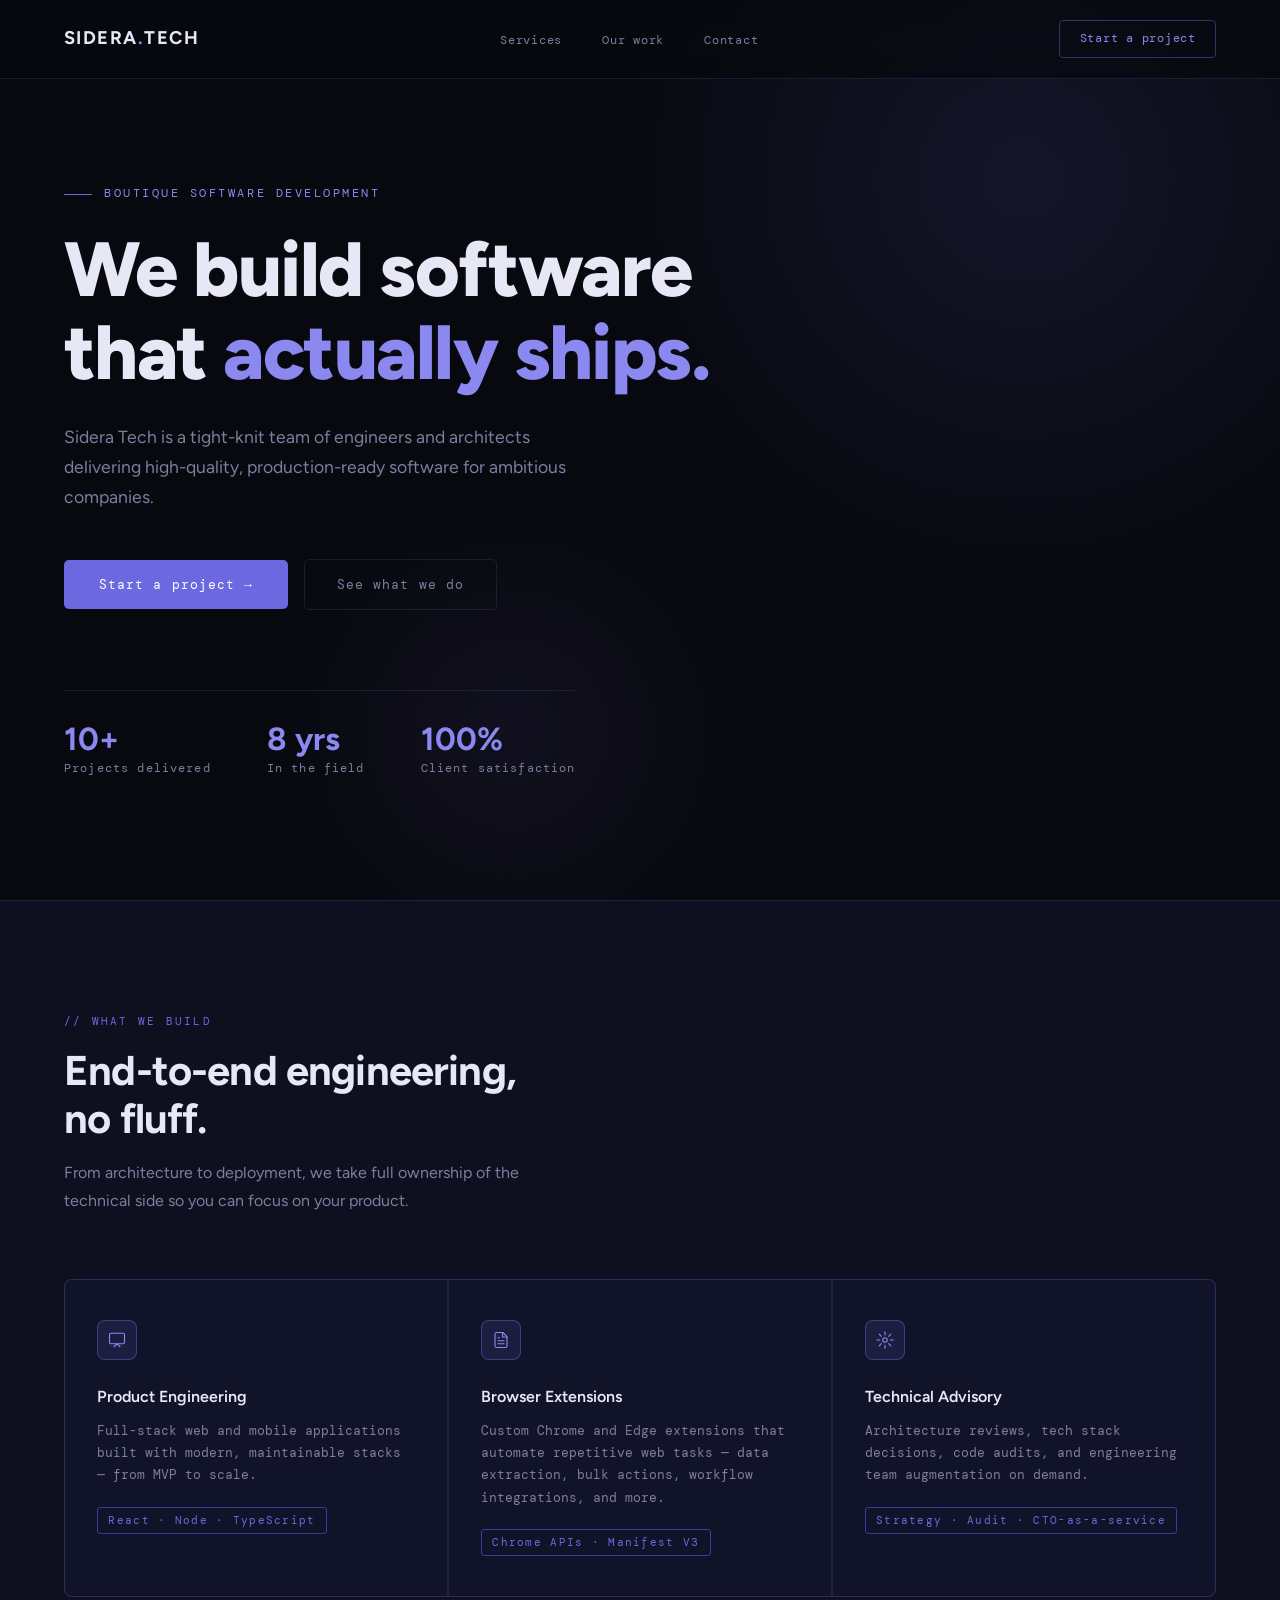
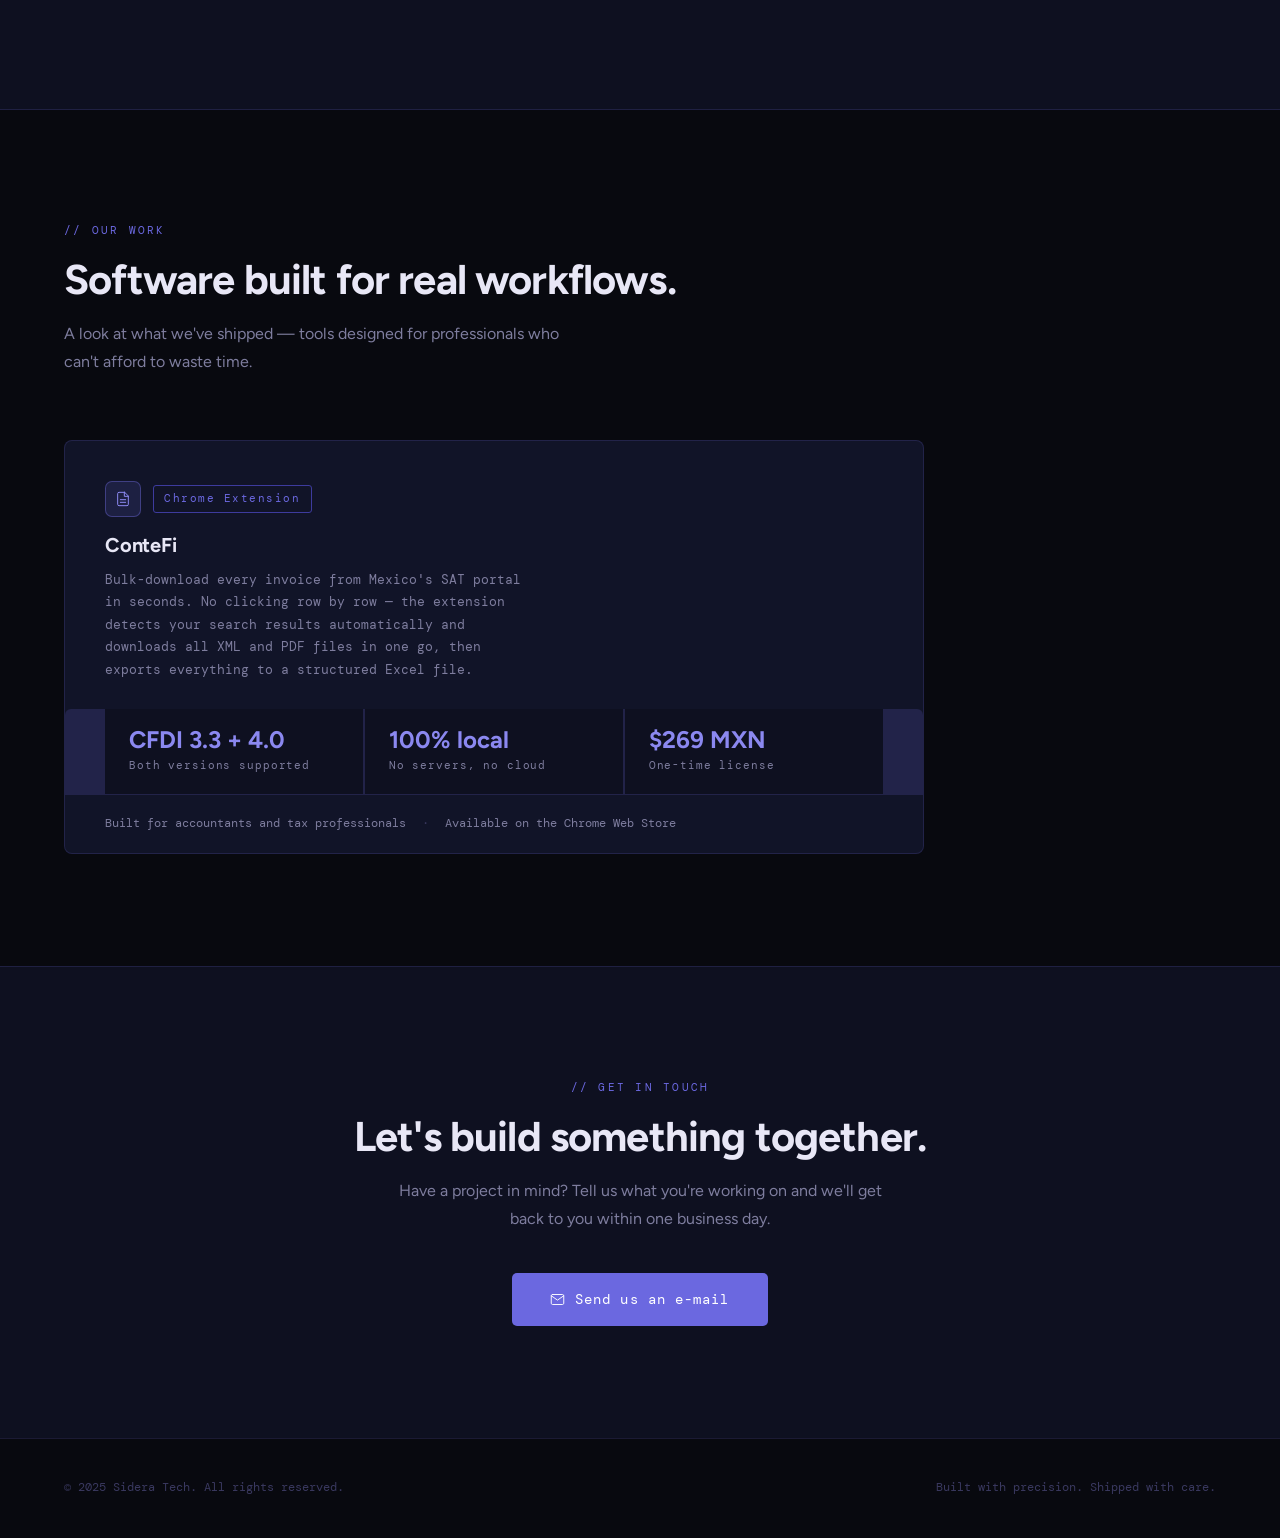
==== commit dcf04049: "feat(contefi): add contefi page & instructions" ====
--- a/index.html
+++ b/index.html
@@ -10,467 +10,7 @@
       href="https://fonts.googleapis.com/css2?family=DM+Mono:ital,wght@0,300;0,400;0,500;1,300&family=Syne:wght@400;500;600;700;800&display=swap"
       rel="stylesheet"
     />
-
-    <style>
-      *,
-      *::before,
-      *::after {
-        box-sizing: border-box;
-        margin: 0;
-        padding: 0;
-      }
-
-      :root {
-        --bg: #08090f;
-        --bg-card: #0e1020;
-        --bg-card2: #111428;
-        --border: rgba(110, 105, 220, 0.18);
-        --border-hi: rgba(110, 105, 220, 0.42);
-        --indigo: #6b68e0;
-        --indigo-lt: #8b88f0;
-        --indigo-dim: #3d3b9e;
-        --violet: #8060d8;
-        --text: #e8e7f6;
-        --muted: #7e7d9e;
-        --faint: #3a3960;
-        --mono: "DM Mono", monospace;
-        --display: "Syne", sans-serif;
-      }
-
-      html {
-        scroll-behavior: smooth;
-      }
-
-      body {
-        background: var(--bg);
-        color: var(--text);
-        font-family: var(--display);
-        font-size: 16px;
-        line-height: 1.6;
-        -webkit-font-smoothing: antialiased;
-        overflow-x: hidden;
-      }
-
-      /* ── NAV ── */
-      nav {
-        position: fixed;
-        top: 0;
-        left: 0;
-        right: 0;
-        z-index: 100;
-        display: flex;
-        align-items: center;
-        justify-content: space-between;
-        padding: 1.25rem 4rem;
-        background: rgba(8, 9, 15, 0.72);
-        backdrop-filter: blur(14px);
-        border-bottom: 0.5px solid var(--border);
-      }
-
-      .logo {
-        font-family: var(--display);
-        font-size: 1.15rem;
-        font-weight: 700;
-        letter-spacing: 0.08em;
-        color: var(--text);
-        text-decoration: none;
-      }
-      .logo span {
-        color: var(--indigo-lt);
-      }
-
-      nav ul {
-        list-style: none;
-        display: flex;
-        gap: 2.5rem;
-      }
-      nav ul a {
-        font-family: var(--mono);
-        font-size: 0.78rem;
-        color: var(--muted);
-        text-decoration: none;
-        letter-spacing: 0.06em;
-        transition: color 0.2s;
-      }
-      nav ul a:hover {
-        color: var(--indigo-lt);
-      }
-
-      .nav-cta {
-        font-family: var(--mono);
-        font-size: 0.78rem;
-        letter-spacing: 0.06em;
-        color: var(--indigo-lt);
-        border: 0.5px solid var(--border-hi);
-        padding: 0.5rem 1.2rem;
-        border-radius: 4px;
-        text-decoration: none;
-        transition:
-          background 0.2s,
-          color 0.2s;
-      }
-      .nav-cta:hover {
-        background: var(--indigo-dim);
-        color: #fff;
-      }
-
-      /* ── HERO ── */
-      .hero {
-        min-height: 100vh;
-        display: flex;
-        flex-direction: column;
-        justify-content: center;
-        align-items: flex-start;
-        padding: 10rem 4rem 6rem;
-        position: relative;
-        overflow: hidden;
-      }
-
-      .hero::before {
-        content: "";
-        position: absolute;
-        top: -30%;
-        right: -15%;
-        width: 70vw;
-        height: 70vw;
-        background: radial-gradient(
-          ellipse at center,
-          rgba(107, 104, 224, 0.13) 0%,
-          transparent 65%
-        );
-        pointer-events: none;
-      }
-      .hero::after {
-        content: "";
-        position: absolute;
-        bottom: -10%;
-        left: 20%;
-        width: 40vw;
-        height: 40vw;
-        background: radial-gradient(
-          ellipse at center,
-          rgba(128, 96, 216, 0.08) 0%,
-          transparent 65%
-        );
-        pointer-events: none;
-      }
-
-      .hero-label {
-        font-family: var(--mono);
-        font-size: 0.72rem;
-        letter-spacing: 0.22em;
-        color: var(--indigo-lt);
-        text-transform: uppercase;
-        margin-bottom: 1.5rem;
-        display: flex;
-        align-items: center;
-        gap: 0.75rem;
-      }
-      .hero-label::before {
-        content: "";
-        display: inline-block;
-        width: 28px;
-        height: 1px;
-        background: var(--indigo);
-      }
-
-      h1 {
-        font-family: var(--display);
-        font-size: clamp(2.8rem, 6vw, 5rem);
-        font-weight: 800;
-        line-height: 1.08;
-        letter-spacing: -0.02em;
-        max-width: 14ch;
-        margin-bottom: 1.75rem;
-      }
-      h1 em {
-        font-style: normal;
-        color: var(--indigo-lt);
-      }
-
-      .hero-sub {
-        font-family: var(--display);
-        font-size: 1.1rem;
-        font-weight: 400;
-        color: var(--muted);
-        max-width: 46ch;
-        margin-bottom: 3rem;
-        line-height: 1.7;
-      }
-
-      .hero-actions {
-        display: flex;
-        gap: 1rem;
-        align-items: center;
-        flex-wrap: wrap;
-      }
-
-      .btn-primary {
-        background: var(--indigo);
-        color: #fff;
-        padding: 0.85rem 2.2rem;
-        border-radius: 5px;
-        font-family: var(--mono);
-        font-size: 0.82rem;
-        letter-spacing: 0.08em;
-        text-decoration: none;
-        transition:
-          background 0.2s,
-          transform 0.15s;
-        border: none;
-        cursor: pointer;
-      }
-      .btn-primary:hover {
-        background: var(--indigo-lt);
-        transform: translateY(-1px);
-      }
-
-      .btn-ghost {
-        color: var(--muted);
-        padding: 0.85rem 2rem;
-        border-radius: 5px;
-        font-family: var(--mono);
-        font-size: 0.82rem;
-        letter-spacing: 0.08em;
-        text-decoration: none;
-        border: 0.5px solid var(--border);
-        transition:
-          border-color 0.2s,
-          color 0.2s;
-      }
-      .btn-ghost:hover {
-        border-color: var(--border-hi);
-        color: var(--text);
-      }
-
-      .hero-stats {
-        display: flex;
-        gap: 3.5rem;
-        margin-top: 5rem;
-        padding-top: 2rem;
-        border-top: 0.5px solid var(--border);
-      }
-      .stat-num {
-        font-size: 2rem;
-        font-weight: 700;
-        color: var(--indigo-lt);
-        line-height: 1;
-      }
-      .stat-label {
-        font-family: var(--mono);
-        font-size: 0.72rem;
-        color: var(--muted);
-        letter-spacing: 0.1em;
-        margin-top: 0.35rem;
-      }
-
-      /* ── SECTION BASE ── */
-      section {
-        padding: 7rem 4rem;
-      }
-      .section-tag {
-        font-family: var(--mono);
-        font-size: 0.7rem;
-        letter-spacing: 0.2em;
-        color: var(--indigo);
-        text-transform: uppercase;
-        margin-bottom: 1rem;
-      }
-      h2 {
-        font-size: clamp(1.8rem, 3.5vw, 2.6rem);
-        font-weight: 700;
-        letter-spacing: -0.02em;
-        line-height: 1.15;
-        margin-bottom: 1rem;
-      }
-      .section-intro {
-        color: var(--muted);
-        font-size: 1rem;
-        max-width: 52ch;
-        line-height: 1.75;
-        margin-bottom: 4rem;
-      }
-
-      /* ── SERVICES ── */
-      #services {
-        background: var(--bg-card);
-        border-top: 0.5px solid var(--border);
-        border-bottom: 0.5px solid var(--border);
-      }
-
-      .services-grid {
-        display: grid;
-        grid-template-columns: repeat(auto-fit, minmax(260px, 1fr));
-        gap: 1.5px;
-        background: var(--border);
-        border: 0.5px solid var(--border);
-        border-radius: 8px;
-        overflow: hidden;
-      }
-
-      .service-card {
-        background: var(--bg-card2);
-        padding: 2.5rem 2rem;
-        transition: background 0.2s;
-      }
-      .service-card:hover {
-        background: #151830;
-      }
-
-      .service-icon {
-        width: 40px;
-        height: 40px;
-        border-radius: 8px;
-        background: rgba(107, 104, 224, 0.12);
-        border: 0.5px solid var(--border-hi);
-        display: flex;
-        align-items: center;
-        justify-content: center;
-        margin-bottom: 1.5rem;
-      }
-      .service-icon svg {
-        width: 18px;
-        height: 18px;
-        stroke: var(--indigo-lt);
-        fill: none;
-        stroke-width: 1.5;
-        stroke-linecap: round;
-        stroke-linejoin: round;
-      }
-
-      .service-card h3 {
-        font-size: 1rem;
-        font-weight: 600;
-        margin-bottom: 0.65rem;
-        color: var(--text);
-      }
-      .service-card p {
-        font-family: var(--mono);
-        font-size: 0.8rem;
-        color: var(--muted);
-        line-height: 1.75;
-      }
-
-      .service-tag {
-        display: inline-block;
-        margin-top: 1.25rem;
-        font-family: var(--mono);
-        font-size: 0.67rem;
-        letter-spacing: 0.12em;
-        color: var(--indigo);
-        border: 0.5px solid var(--indigo-dim);
-        padding: 0.25rem 0.65rem;
-        border-radius: 3px;
-      }
-
-      /* ── CONTACT ── */
-      #contact {
-        background: var(--bg-card);
-        border-top: 0.5px solid var(--border);
-        text-align: center;
-      }
-      #contact h2 {
-        margin-bottom: 1rem;
-      }
-      #contact .section-intro {
-        margin: 0 auto 2.5rem;
-      }
-      .contact-email-btn {
-        display: inline-flex;
-        align-items: center;
-        gap: 0.6rem;
-        background: var(--indigo);
-        color: #fff;
-        padding: 1rem 2.4rem;
-        border-radius: 5px;
-        font-family: var(--mono);
-        font-size: 0.85rem;
-        letter-spacing: 0.08em;
-        text-decoration: none;
-        transition:
-          background 0.2s,
-          transform 0.15s;
-      }
-      .contact-email-btn:hover {
-        background: var(--indigo-lt);
-        transform: translateY(-1px);
-      }
-      .contact-email-btn svg {
-        width: 15px;
-        height: 15px;
-        stroke: currentColor;
-        fill: none;
-        stroke-width: 1.5;
-        stroke-linecap: round;
-        stroke-linejoin: round;
-      }
-
-      /* ── FOOTER ── */
-      footer {
-        padding: 2.5rem 4rem;
-        border-top: 0.5px solid var(--border);
-        display: flex;
-        align-items: center;
-        justify-content: space-between;
-        font-family: var(--mono);
-        font-size: 0.72rem;
-        color: var(--faint);
-      }
-      footer a {
-        color: var(--faint);
-        text-decoration: none;
-        transition: color 0.2s;
-      }
-      footer a:hover {
-        color: var(--muted);
-      }
-
-      /* ── GRID BG TEXTURE ── */
-      .grid-bg {
-        position: absolute;
-        inset: 0;
-        pointer-events: none;
-        z-index: 0;
-        background-image:
-          linear-gradient(rgba(107, 104, 224, 0.04) 1px, transparent 1px),
-          linear-gradient(90deg, rgba(107, 104, 224, 0.04) 1px, transparent 1px);
-        background-size: 60px 60px;
-        mask-image: radial-gradient(
-          ellipse 80% 70% at 50% 0%,
-          black 30%,
-          transparent 100%
-        );
-      }
-      .hero > * {
-        position: relative;
-        z-index: 1;
-      }
-
-      /* ── RESPONSIVE ── */
-      @media (max-width: 860px) {
-        nav {
-          padding: 1rem 1.5rem;
-        }
-        nav ul {
-          display: none;
-        }
-        .hero {
-          padding: 8rem 1.5rem 5rem;
-        }
-        section {
-          padding: 5rem 1.5rem;
-        }
-        footer {
-          flex-direction: column;
-          gap: 0.75rem;
-          text-align: center;
-        }
-        .hero-stats {
-          gap: 2rem;
-          flex-wrap: wrap;
-        }
-      }
-    </style>
+    <link rel="stylesheet" type="text/css" href="./theme.css" />
   </head>
   <body>
     <!-- NAV -->
@@ -671,7 +211,11 @@
                   letter-spacing: -0.01em;
                 "
               >
-                ConteFi
+                <a
+                  href="contefi.html"
+                  style="color: inherit; text-decoration: none"
+                  >ConteFi</a
+                >
               </h3>
               <p
                 style="
--- a/theme.css
+++ b/theme.css
@@ -0,0 +1,460 @@
+@import url("https://fonts.googleapis.com/css2?family=DM+Mono:ital,wght@0,300;0,400;0,500;1,300;1,400;1,500&family=Figtree:ital,wght@0,300..900;1,300..900&display=swap");
+
+*,
+*::before,
+*::after {
+  box-sizing: border-box;
+  margin: 0;
+  padding: 0;
+}
+
+:root {
+  --bg: #08090f;
+  --bg-card: #0e1020;
+  --bg-card2: #111428;
+  --border: rgba(110, 105, 220, 0.18);
+  --border-hi: rgba(110, 105, 220, 0.42);
+  --indigo: #6b68e0;
+  --indigo-lt: #8b88f0;
+  --indigo-dim: #3d3b9e;
+  --violet: #8060d8;
+  --text: #e8e7f6;
+  --muted: #7e7d9e;
+  --faint: #3a3960;
+  --mono: "DM Mono", monospace;
+  --display: "Figtree", sans-serif;
+}
+
+html {
+  scroll-behavior: smooth;
+}
+
+body {
+  background: var(--bg);
+  color: var(--text);
+  font-family: var(--display);
+  font-size: 16px;
+  line-height: 1.6;
+  -webkit-font-smoothing: antialiased;
+  overflow-x: hidden;
+}
+
+/* ── NAV ── */
+nav {
+  position: fixed;
+  top: 0;
+  left: 0;
+  right: 0;
+  z-index: 100;
+  display: flex;
+  align-items: center;
+  justify-content: space-between;
+  padding: 1.25rem 4rem;
+  background: rgba(8, 9, 15, 0.72);
+  backdrop-filter: blur(14px);
+  border-bottom: 0.5px solid var(--border);
+}
+
+.logo {
+  font-family: var(--display);
+  font-size: 1.15rem;
+  font-weight: 700;
+  letter-spacing: 0.08em;
+  color: var(--text);
+  text-decoration: none;
+}
+.logo span {
+  color: var(--indigo-lt);
+}
+
+nav ul {
+  list-style: none;
+  display: flex;
+  gap: 2.5rem;
+}
+nav ul a {
+  font-family: var(--mono);
+  font-size: 0.78rem;
+  color: var(--muted);
+  text-decoration: none;
+  letter-spacing: 0.06em;
+  transition: color 0.2s;
+}
+nav ul a:hover {
+  color: var(--indigo-lt);
+}
+
+.nav-cta {
+  font-family: var(--mono);
+  font-size: 0.78rem;
+  letter-spacing: 0.06em;
+  color: var(--indigo-lt);
+  border: 0.5px solid var(--border-hi);
+  padding: 0.5rem 1.2rem;
+  border-radius: 4px;
+  text-decoration: none;
+  transition:
+    background 0.2s,
+    color 0.2s;
+}
+.nav-cta:hover {
+  background: var(--indigo-dim);
+  color: #fff;
+}
+
+/* ── HERO ── */
+.hero {
+  min-height: 100vh;
+  display: flex;
+  flex-direction: column;
+  justify-content: center;
+  align-items: flex-start;
+  padding: 10rem 4rem 6rem;
+  position: relative;
+  overflow: hidden;
+}
+
+.hero::before {
+  content: "";
+  position: absolute;
+  top: -30%;
+  right: -15%;
+  width: 70vw;
+  height: 70vw;
+  background: radial-gradient(
+    ellipse at center,
+    rgba(107, 104, 224, 0.13) 0%,
+    transparent 65%
+  );
+  pointer-events: none;
+}
+.hero::after {
+  content: "";
+  position: absolute;
+  bottom: -10%;
+  left: 20%;
+  width: 40vw;
+  height: 40vw;
+  background: radial-gradient(
+    ellipse at center,
+    rgba(128, 96, 216, 0.08) 0%,
+    transparent 65%
+  );
+  pointer-events: none;
+}
+
+.hero-label {
+  font-family: var(--mono);
+  font-size: 0.72rem;
+  letter-spacing: 0.22em;
+  color: var(--indigo-lt);
+  text-transform: uppercase;
+  margin-bottom: 1.5rem;
+  display: flex;
+  align-items: center;
+  gap: 0.75rem;
+}
+.hero-label::before {
+  content: "";
+  display: inline-block;
+  width: 28px;
+  height: 1px;
+  background: var(--indigo);
+}
+
+h1 {
+  font-family: var(--display);
+  font-size: clamp(2.8rem, 6vw, 5rem);
+  font-weight: 800;
+  line-height: 1.08;
+  letter-spacing: -0.02em;
+  max-width: 14ch;
+  margin-bottom: 1.75rem;
+}
+h1 em {
+  font-style: normal;
+  color: var(--indigo-lt);
+}
+
+.hero-sub {
+  font-family: var(--display);
+  font-size: 1.1rem;
+  font-weight: 400;
+  color: var(--muted);
+  max-width: 46ch;
+  margin-bottom: 3rem;
+  line-height: 1.7;
+}
+
+.hero-actions {
+  display: flex;
+  gap: 1rem;
+  align-items: center;
+  flex-wrap: wrap;
+}
+
+.btn-primary {
+  background: var(--indigo);
+  color: #fff;
+  padding: 0.85rem 2.2rem;
+  border-radius: 5px;
+  font-family: var(--mono);
+  font-size: 0.82rem;
+  letter-spacing: 0.08em;
+  text-decoration: none;
+  transition:
+    background 0.2s,
+    transform 0.15s;
+  border: none;
+  cursor: pointer;
+}
+.btn-primary:hover {
+  background: var(--indigo-lt);
+  transform: translateY(-1px);
+}
+
+.btn-ghost {
+  color: var(--muted);
+  padding: 0.85rem 2rem;
+  border-radius: 5px;
+  font-family: var(--mono);
+  font-size: 0.82rem;
+  letter-spacing: 0.08em;
+  text-decoration: none;
+  border: 0.5px solid var(--border);
+  transition:
+    border-color 0.2s,
+    color 0.2s;
+}
+.btn-ghost:hover {
+  border-color: var(--border-hi);
+  color: var(--text);
+}
+
+.hero-stats {
+  display: flex;
+  gap: 3.5rem;
+  margin-top: 5rem;
+  padding-top: 2rem;
+  border-top: 0.5px solid var(--border);
+}
+.stat-num {
+  font-size: 2rem;
+  font-weight: 700;
+  color: var(--indigo-lt);
+  line-height: 1;
+}
+.stat-label {
+  font-family: var(--mono);
+  font-size: 0.72rem;
+  color: var(--muted);
+  letter-spacing: 0.1em;
+  margin-top: 0.35rem;
+}
+
+/* ── SECTION BASE ── */
+section {
+  padding: 7rem 4rem;
+}
+.section-tag {
+  font-family: var(--mono);
+  font-size: 0.7rem;
+  letter-spacing: 0.2em;
+  color: var(--indigo);
+  text-transform: uppercase;
+  margin-bottom: 1rem;
+}
+h2 {
+  font-size: clamp(1.8rem, 3.5vw, 2.6rem);
+  font-weight: 700;
+  letter-spacing: -0.02em;
+  line-height: 1.15;
+  margin-bottom: 1rem;
+}
+.section-intro {
+  color: var(--muted);
+  font-size: 1rem;
+  max-width: 52ch;
+  line-height: 1.75;
+  margin-bottom: 4rem;
+}
+
+/* ── SERVICES ── */
+#services {
+  background: var(--bg-card);
+  border-top: 0.5px solid var(--border);
+  border-bottom: 0.5px solid var(--border);
+}
+
+.services-grid {
+  display: grid;
+  grid-template-columns: repeat(auto-fit, minmax(260px, 1fr));
+  gap: 1.5px;
+  background: var(--border);
+  border: 0.5px solid var(--border);
+  border-radius: 8px;
+  overflow: hidden;
+}
+
+.service-card {
+  background: var(--bg-card2);
+  padding: 2.5rem 2rem;
+  transition: background 0.2s;
+}
+.service-card:hover {
+  background: #151830;
+}
+
+.service-icon {
+  width: 40px;
+  height: 40px;
+  border-radius: 8px;
+  background: rgba(107, 104, 224, 0.12);
+  border: 0.5px solid var(--border-hi);
+  display: flex;
+  align-items: center;
+  justify-content: center;
+  margin-bottom: 1.5rem;
+}
+.service-icon svg {
+  width: 18px;
+  height: 18px;
+  stroke: var(--indigo-lt);
+  fill: none;
+  stroke-width: 1.5;
+  stroke-linecap: round;
+  stroke-linejoin: round;
+}
+
+.service-card h3 {
+  font-size: 1rem;
+  font-weight: 600;
+  margin-bottom: 0.65rem;
+  color: var(--text);
+}
+.service-card p {
+  font-family: var(--mono);
+  font-size: 0.8rem;
+  color: var(--muted);
+  line-height: 1.75;
+}
+
+.service-tag {
+  display: inline-block;
+  margin-top: 1.25rem;
+  font-family: var(--mono);
+  font-size: 0.67rem;
+  letter-spacing: 0.12em;
+  color: var(--indigo);
+  border: 0.5px solid var(--indigo-dim);
+  padding: 0.25rem 0.65rem;
+  border-radius: 3px;
+}
+
+/* ── CONTACT ── */
+#contact {
+  background: var(--bg-card);
+  border-top: 0.5px solid var(--border);
+  text-align: center;
+}
+#contact h2 {
+  margin-bottom: 1rem;
+}
+#contact .section-intro {
+  margin: 0 auto 2.5rem;
+}
+.contact-email-btn {
+  display: inline-flex;
+  align-items: center;
+  gap: 0.6rem;
+  background: var(--indigo);
+  color: #fff;
+  padding: 1rem 2.4rem;
+  border-radius: 5px;
+  font-family: var(--mono);
+  font-size: 0.85rem;
+  letter-spacing: 0.08em;
+  text-decoration: none;
+  transition:
+    background 0.2s,
+    transform 0.15s;
+}
+.contact-email-btn:hover {
+  background: var(--indigo-lt);
+  transform: translateY(-1px);
+}
+.contact-email-btn svg {
+  width: 15px;
+  height: 15px;
+  stroke: currentColor;
+  fill: none;
+  stroke-width: 1.5;
+  stroke-linecap: round;
+  stroke-linejoin: round;
+}
+
+/* ── FOOTER ── */
+footer {
+  padding: 2.5rem 4rem;
+  border-top: 0.5px solid var(--border);
+  display: flex;
+  align-items: center;
+  justify-content: space-between;
+  font-family: var(--mono);
+  font-size: 0.72rem;
+  color: var(--faint);
+}
+footer a {
+  color: var(--faint);
+  text-decoration: none;
+  transition: color 0.2s;
+}
+footer a:hover {
+  color: var(--muted);
+}
+
+/* ── GRID BG TEXTURE ── */
+.grid-bg {
+  position: absolute;
+  inset: 0;
+  pointer-events: none;
+  z-index: 0;
+  background-image:
+    linear-gradient(rgba(107, 104, 224, 0.04) 1px, transparent 1px),
+    linear-gradient(90deg, rgba(107, 104, 224, 0.04) 1px, transparent 1px);
+  background-size: 60px 60px;
+  mask-image: radial-gradient(
+    ellipse 80% 70% at 50% 0%,
+    black 30%,
+    transparent 100%
+  );
+}
+.hero > * {
+  position: relative;
+  z-index: 1;
+}
+
+/* ── RESPONSIVE ── */
+@media (max-width: 860px) {
+  nav {
+    padding: 1rem 1.5rem;
+  }
+  nav ul {
+    display: none;
+  }
+  .hero {
+    padding: 8rem 1.5rem 5rem;
+  }
+  section {
+    padding: 5rem 1.5rem;
+  }
+  footer {
+    flex-direction: column;
+    gap: 0.75rem;
+    text-align: center;
+  }
+  .hero-stats {
+    gap: 2rem;
+    flex-wrap: wrap;
+  }
+}
